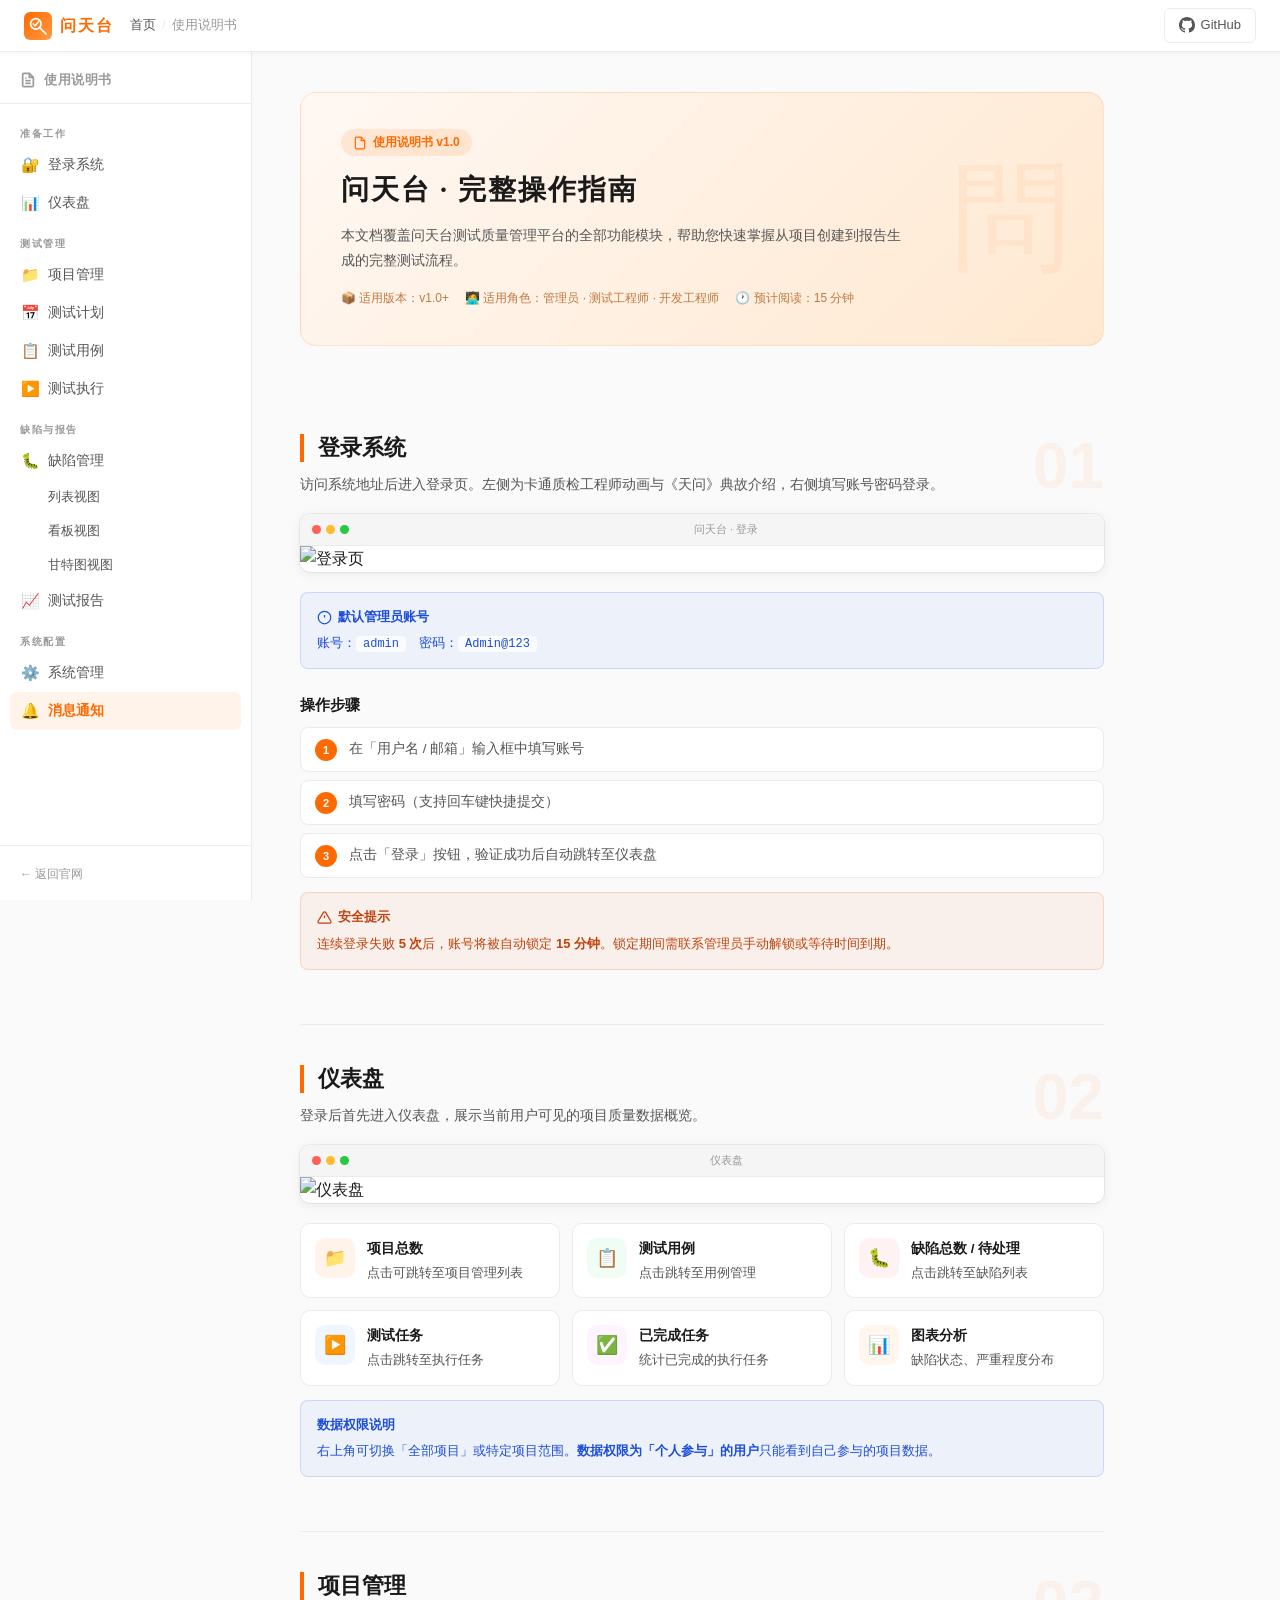
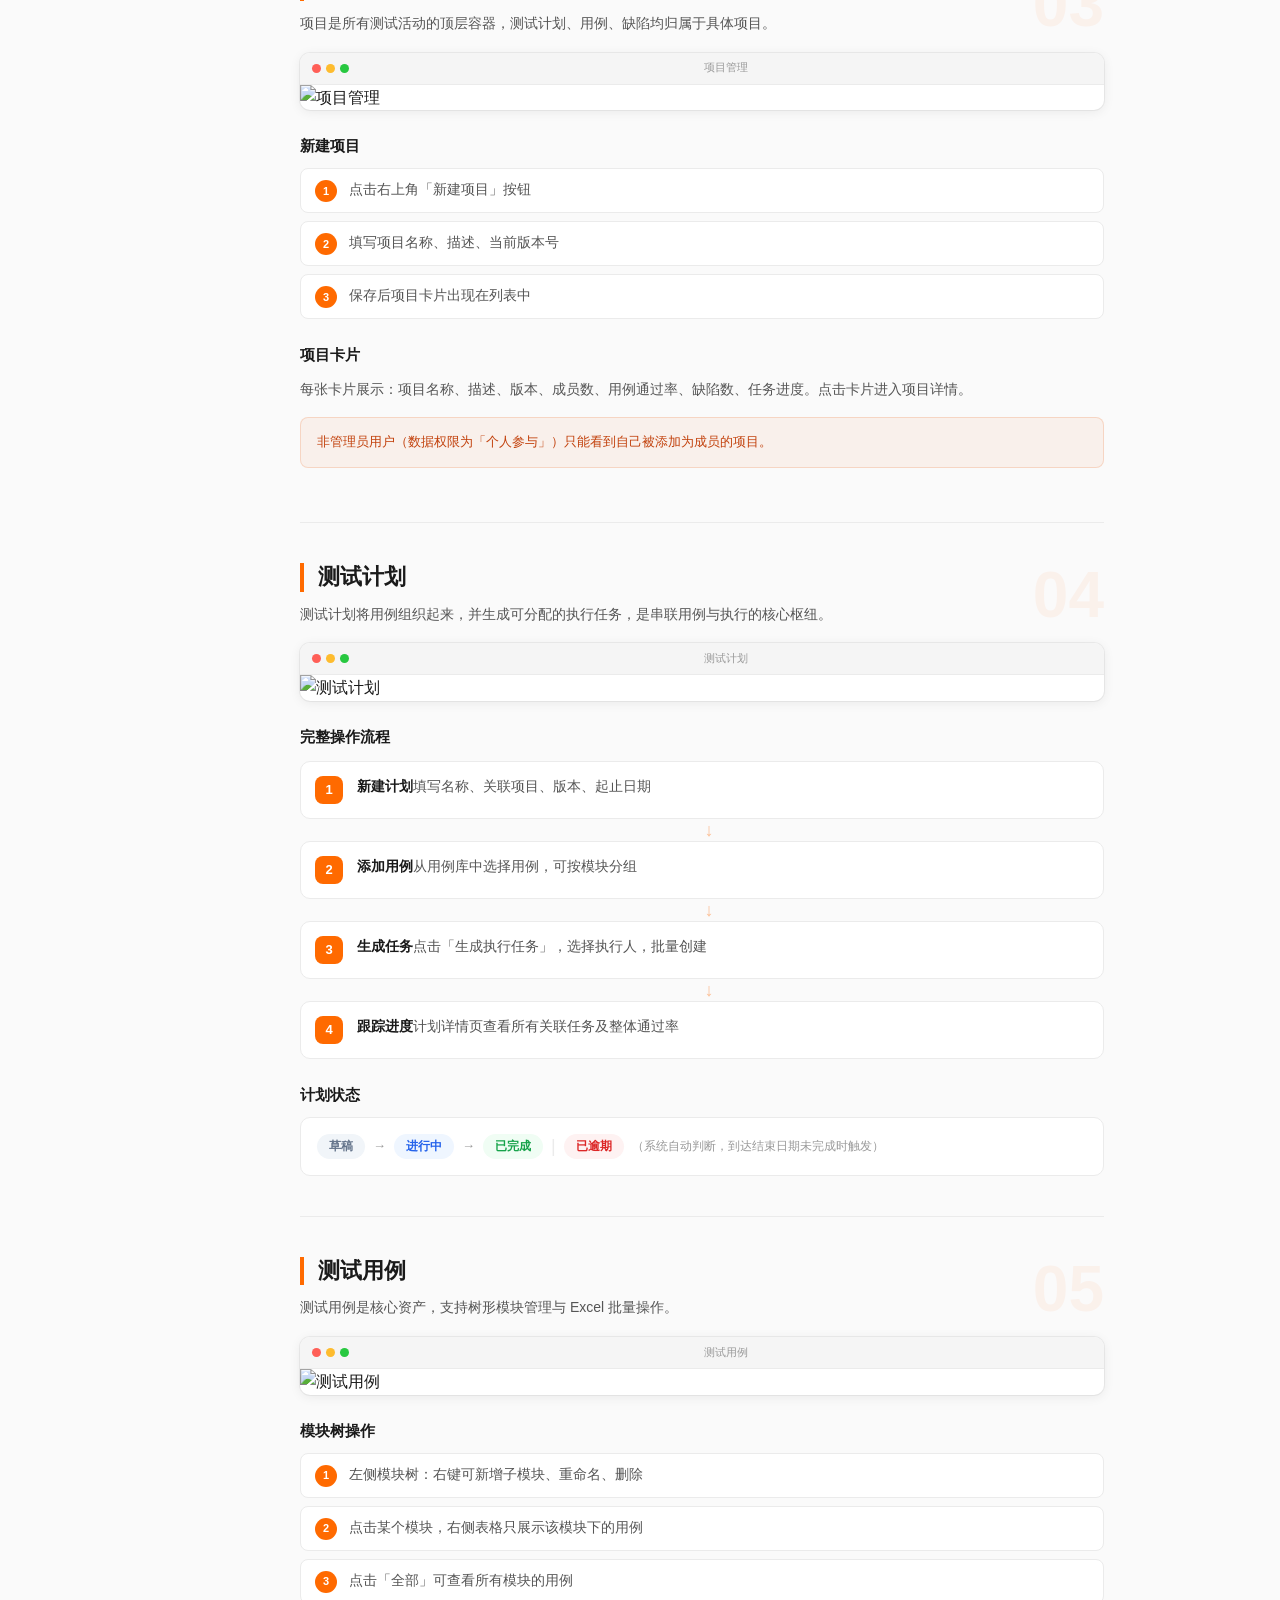
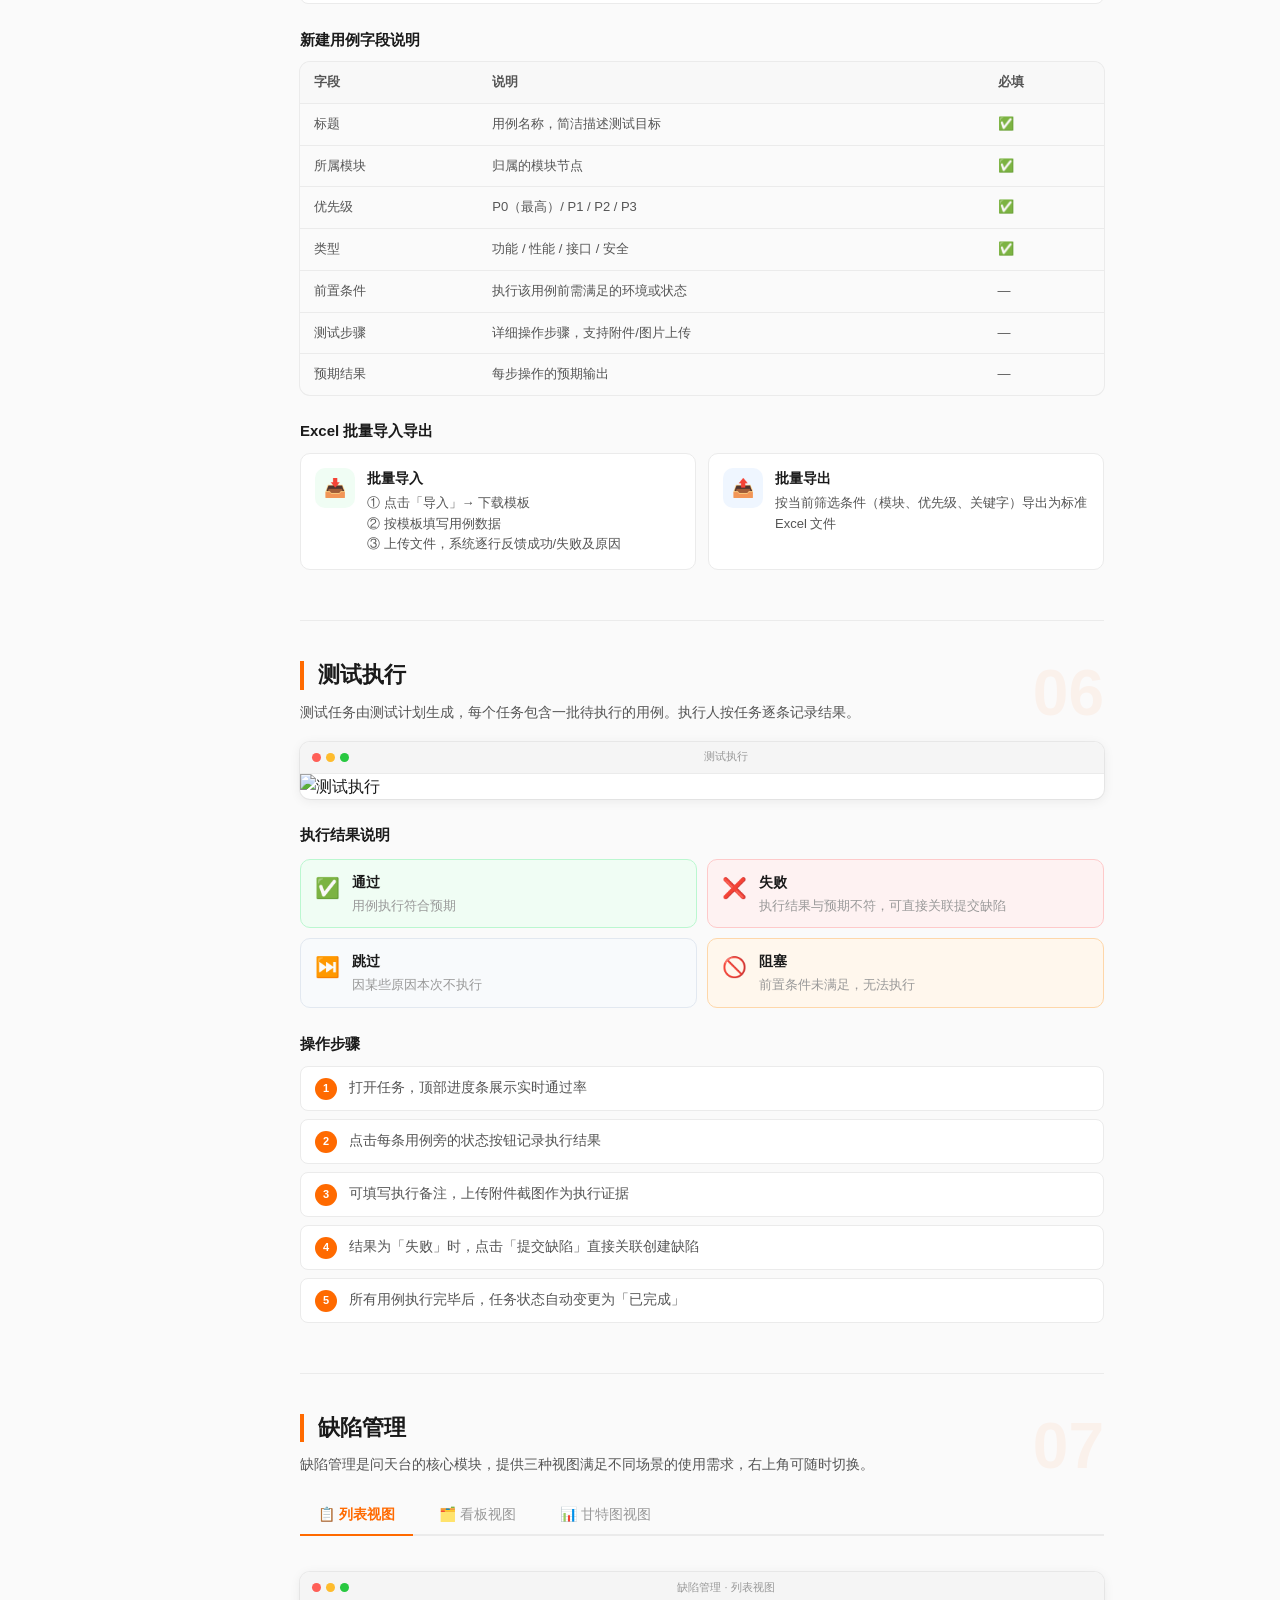
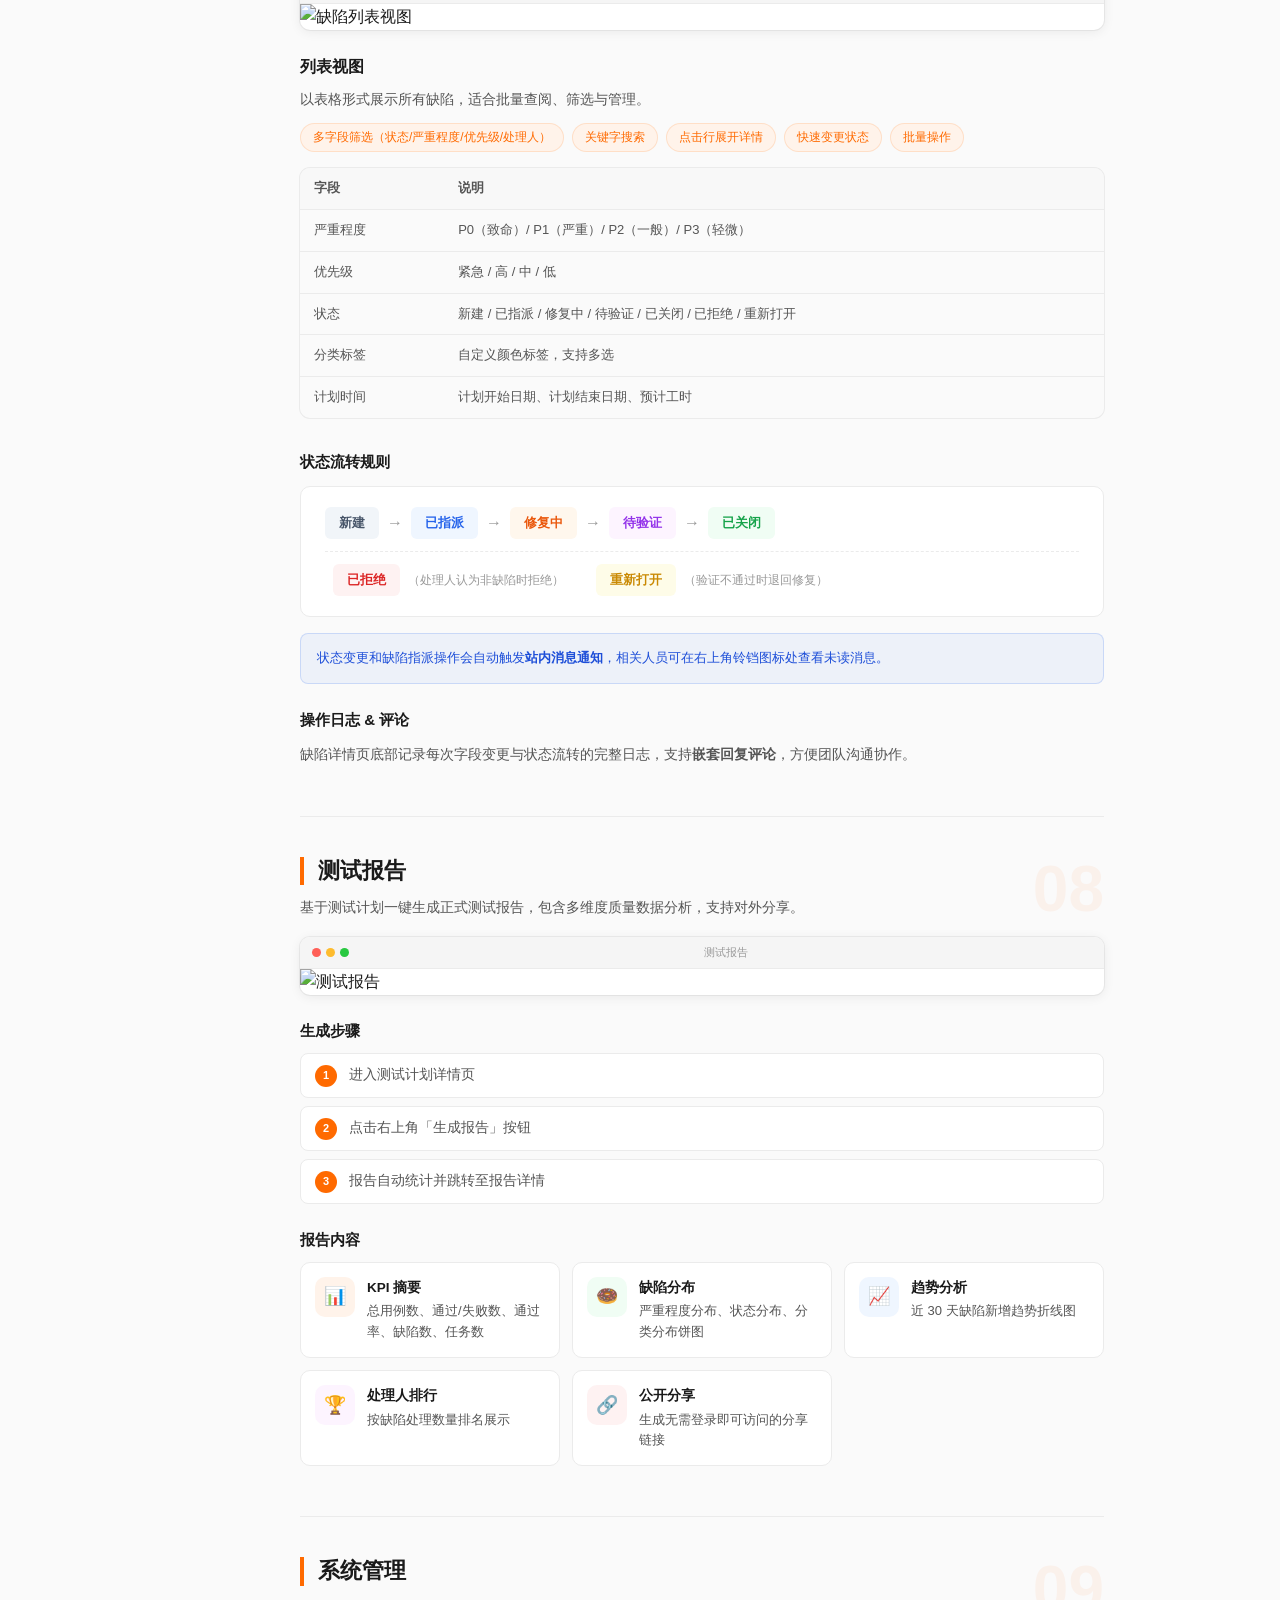
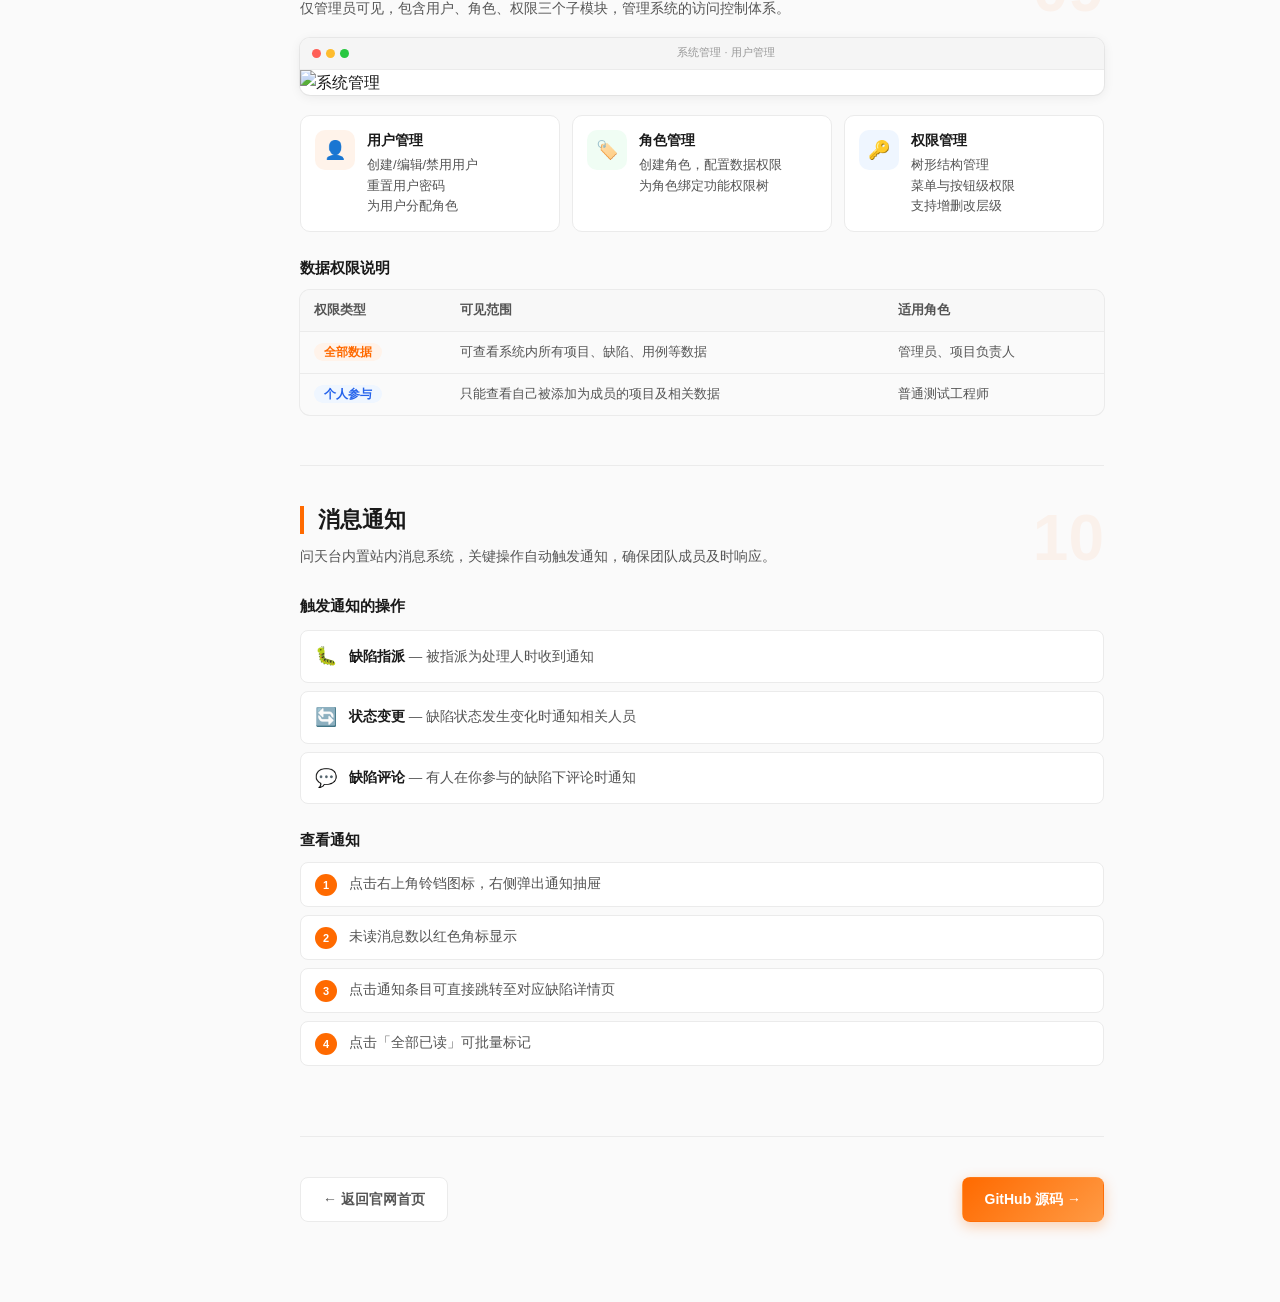
==== manual.html @ a426a049 "feat: 使用说明书独立为 manual.html，官网入口卡片化 - 新增 manual.html：完整的使用说明书页面，含固定侧边导航、10 个功能模块章节、缺陷管理三视图（列表/看板/甘特）T" ====
<!DOCTYPE html>
<html lang="zh-CN">
<head>
  <meta charset="UTF-8" />
  <meta name="viewport" content="width=device-width, initial-scale=1.0" />
  <title>使用说明书 · 问天台</title>
  <meta name="description" content="问天台测试质量管理平台完整使用说明书" />
  <link rel="icon" type="image/svg+xml" href="images/favicon.svg" />
  <link rel="stylesheet" href="css/manual.css" />
</head>
<body>

<!-- ══ 顶部导航 ══════════════════════════════════════════ -->
<header class="top-bar">
  <div class="top-inner">
    <a href="index.html" class="top-logo">
      <img src="images/logo.svg" width="28" height="28" alt="问天台" />
      <span>问天台</span>
    </a>
    <div class="top-breadcrumb">
      <a href="index.html">首页</a>
      <span class="sep">/</span>
      <span>使用说明书</span>
    </div>
    <a href="https://github.com/lihuacheng/tqms" target="_blank" class="top-gh">
      <svg width="16" height="16" viewBox="0 0 24 24" fill="currentColor"><path d="M12 0C5.37 0 0 5.37 0 12c0 5.31 3.435 9.795 8.205 11.385.6.105.825-.255.825-.57 0-.285-.015-1.23-.015-2.235-3.015.555-3.795-.735-4.035-1.41-.135-.345-.72-1.41-1.23-1.695-.42-.225-1.02-.78-.015-.795.945-.015 1.62.87 1.845 1.23 1.08 1.815 2.805 1.305 3.495.99.105-.78.42-1.305.765-1.605-2.67-.3-5.46-1.335-5.46-5.925 0-1.305.465-2.385 1.23-3.225-.12-.3-.54-1.53.12-3.18 0 0 1.005-.315 3.3 1.23.96-.27 1.98-.405 3-.405s2.04.135 3 .405c2.295-1.56 3.3-1.23 3.3-1.23.66 1.65.24 2.88.12 3.18.765.84 1.23 1.905 1.23 3.225 0 4.605-2.805 5.625-5.475 5.925.435.375.81 1.095.81 2.22 0 1.605-.015 2.895-.015 3.3 0 .315.225.69.825.57A12.02 12.02 0 0 0 24 12c0-6.63-5.37-12-12-12z"/></svg>
      GitHub
    </a>
  </div>
</header>

<!-- ══ 主体布局 ══════════════════════════════════════════ -->
<div class="page-layout">

  <!-- 左侧固定导航 -->
  <nav class="sidebar" id="sidebar">
    <div class="sidebar-head">
      <svg width="16" height="16" viewBox="0 0 24 24" fill="none" stroke="currentColor" stroke-width="2.5"><path d="M14 2H6a2 2 0 0 0-2 2v16a2 2 0 0 0 2 2h12a2 2 0 0 0 2-2V8z"/><polyline points="14,2 14,8 20,8"/><line x1="16" y1="13" x2="8" y2="13"/><line x1="16" y1="17" x2="8" y2="17"/><polyline points="10,9 9,9 8,9"/></svg>
      使用说明书
    </div>
    <ul class="sidebar-nav">
      <li class="nav-group-title">准备工作</li>
      <li><a href="#s-login" class="nav-link">
        <span class="nav-icon">🔐</span>登录系统
      </a></li>
      <li><a href="#s-dashboard" class="nav-link">
        <span class="nav-icon">📊</span>仪表盘
      </a></li>
      <li class="nav-group-title">测试管理</li>
      <li><a href="#s-project" class="nav-link">
        <span class="nav-icon">📁</span>项目管理
      </a></li>
      <li><a href="#s-plan" class="nav-link">
        <span class="nav-icon">📅</span>测试计划
      </a></li>
      <li><a href="#s-case" class="nav-link">
        <span class="nav-icon">📋</span>测试用例
      </a></li>
      <li><a href="#s-task" class="nav-link">
        <span class="nav-icon">▶️</span>测试执行
      </a></li>
      <li class="nav-group-title">缺陷与报告</li>
      <li><a href="#s-defect" class="nav-link">
        <span class="nav-icon">🐛</span>缺陷管理
      </a></li>
      <li><a href="#s-defect-list" class="nav-link nav-sub">
        列表视图
      </a></li>
      <li><a href="#s-defect-kanban" class="nav-link nav-sub">
        看板视图
      </a></li>
      <li><a href="#s-defect-gantt" class="nav-link nav-sub">
        甘特图视图
      </a></li>
      <li><a href="#s-report" class="nav-link">
        <span class="nav-icon">📈</span>测试报告
      </a></li>
      <li class="nav-group-title">系统配置</li>
      <li><a href="#s-system" class="nav-link">
        <span class="nav-icon">⚙️</span>系统管理
      </a></li>
      <li><a href="#s-notify" class="nav-link">
        <span class="nav-icon">🔔</span>消息通知
      </a></li>
    </ul>
    <div class="sidebar-footer">
      <a href="index.html" class="back-link">← 返回官网</a>
    </div>
  </nav>

  <!-- 右侧内容 -->
  <main class="doc-main">

    <!-- 文档头部 -->
    <div class="doc-hero">
      <div class="doc-hero-tag">
        <svg width="14" height="14" viewBox="0 0 24 24" fill="none" stroke="currentColor" stroke-width="2"><path d="M14 2H6a2 2 0 0 0-2 2v16a2 2 0 0 0 2 2h12a2 2 0 0 0 2-2V8z"/><polyline points="14,2 14,8 20,8"/></svg>
        使用说明书 v1.0
      </div>
      <h1 class="doc-hero-title">问天台 · 完整操作指南</h1>
      <p class="doc-hero-desc">本文档覆盖问天台测试质量管理平台的全部功能模块，帮助您快速掌握从项目创建到报告生成的完整测试流程。</p>
      <div class="doc-hero-meta">
        <span>📦 适用版本：v1.0+</span>
        <span>🧑‍💻 适用角色：管理员 · 测试工程师 · 开发工程师</span>
        <span>🕐 预计阅读：15 分钟</span>
      </div>
    </div>

    <!-- ── 1. 登录系统 ──────────────────────────────── -->
    <section class="doc-section" id="s-login">
      <div class="section-label">01</div>
      <h2>登录系统</h2>
      <p>访问系统地址后进入登录页。左侧为卡通质检工程师动画与《天问》典故介绍，右侧填写账号密码登录。</p>

      <div class="doc-screenshot">
        <div class="ss-bar"><span class="dot r"></span><span class="dot y"></span><span class="dot g"></span><span class="ss-url">问天台 · 登录</span></div>
        <img src="https://raw.githubusercontent.com/lihuacheng/tqms/main/docs/screenshots/01_login.png" alt="登录页" loading="lazy"/>
      </div>

      <div class="info-box box-blue">
        <div class="box-title">
          <svg width="15" height="15" viewBox="0 0 24 24" fill="none" stroke="currentColor" stroke-width="2"><circle cx="12" cy="12" r="10"/><line x1="12" y1="8" x2="12" y2="12"/><line x1="12" y1="16" x2="12.01" y2="16"/></svg>
          默认管理员账号
        </div>
        账号：<code>admin</code>&emsp;密码：<code>Admin@123</code>
      </div>

      <h3>操作步骤</h3>
      <ol class="step-list">
        <li>在「用户名 / 邮箱」输入框中填写账号</li>
        <li>填写密码（支持回车键快捷提交）</li>
        <li>点击「登录」按钮，验证成功后自动跳转至仪表盘</li>
      </ol>

      <div class="info-box box-warn">
        <div class="box-title">
          <svg width="15" height="15" viewBox="0 0 24 24" fill="none" stroke="currentColor" stroke-width="2"><path d="M10.29 3.86L1.82 18a2 2 0 0 0 1.71 3h16.94a2 2 0 0 0 1.71-3L13.71 3.86a2 2 0 0 0-3.42 0z"/><line x1="12" y1="9" x2="12" y2="13"/><line x1="12" y1="17" x2="12.01" y2="17"/></svg>
          安全提示
        </div>
        连续登录失败 <strong>5 次</strong>后，账号将被自动锁定 <strong>15 分钟</strong>。锁定期间需联系管理员手动解锁或等待时间到期。
      </div>
    </section>

    <!-- ── 2. 仪表盘 ──────────────────────────────── -->
    <section class="doc-section" id="s-dashboard">
      <div class="section-label">02</div>
      <h2>仪表盘</h2>
      <p>登录后首先进入仪表盘，展示当前用户可见的项目质量数据概览。</p>

      <div class="doc-screenshot">
        <div class="ss-bar"><span class="dot r"></span><span class="dot y"></span><span class="dot g"></span><span class="ss-url">仪表盘</span></div>
        <img src="https://raw.githubusercontent.com/lihuacheng/tqms/main/docs/screenshots/02_dashboard.png" alt="仪表盘" loading="lazy"/>
      </div>

      <div class="card-grid cols-3">
        <div class="info-card">
          <div class="ic-icon" style="background:#fff3ea;color:#ff6a00">📁</div>
          <div class="ic-body"><strong>项目总数</strong><p>点击可跳转至项目管理列表</p></div>
        </div>
        <div class="info-card">
          <div class="ic-icon" style="background:#f0fdf4;color:#16a34a">📋</div>
          <div class="ic-body"><strong>测试用例</strong><p>点击跳转至用例管理</p></div>
        </div>
        <div class="info-card">
          <div class="ic-icon" style="background:#fef2f2;color:#dc2626">🐛</div>
          <div class="ic-body"><strong>缺陷总数 / 待处理</strong><p>点击跳转至缺陷列表</p></div>
        </div>
        <div class="info-card">
          <div class="ic-icon" style="background:#eff6ff;color:#2563eb">▶️</div>
          <div class="ic-body"><strong>测试任务</strong><p>点击跳转至执行任务</p></div>
        </div>
        <div class="info-card">
          <div class="ic-icon" style="background:#fdf4ff;color:#9333ea">✅</div>
          <div class="ic-body"><strong>已完成任务</strong><p>统计已完成的执行任务</p></div>
        </div>
        <div class="info-card">
          <div class="ic-icon" style="background:#fff7ed;color:#ea580c">📊</div>
          <div class="ic-body"><strong>图表分析</strong><p>缺陷状态、严重程度分布</p></div>
        </div>
      </div>

      <div class="info-box box-blue">
        <div class="box-title">数据权限说明</div>
        右上角可切换「全部项目」或特定项目范围。<strong>数据权限为「个人参与」的用户</strong>只能看到自己参与的项目数据。
      </div>
    </section>

    <!-- ── 3. 项目管理 ──────────────────────────────── -->
    <section class="doc-section" id="s-project">
      <div class="section-label">03</div>
      <h2>项目管理</h2>
      <p>项目是所有测试活动的顶层容器，测试计划、用例、缺陷均归属于具体项目。</p>

      <div class="doc-screenshot">
        <div class="ss-bar"><span class="dot r"></span><span class="dot y"></span><span class="dot g"></span><span class="ss-url">项目管理</span></div>
        <img src="https://raw.githubusercontent.com/lihuacheng/tqms/main/docs/screenshots/03_projects.png" alt="项目管理" loading="lazy"/>
      </div>

      <h3>新建项目</h3>
      <ol class="step-list">
        <li>点击右上角「新建项目」按钮</li>
        <li>填写项目名称、描述、当前版本号</li>
        <li>保存后项目卡片出现在列表中</li>
      </ol>

      <h3>项目卡片</h3>
      <p>每张卡片展示：项目名称、描述、版本、成员数、用例通过率、缺陷数、任务进度。点击卡片进入项目详情。</p>

      <div class="info-box box-warn">
        非管理员用户（数据权限为「个人参与」）只能看到自己被添加为成员的项目。
      </div>
    </section>

    <!-- ── 4. 测试计划 ──────────────────────────────── -->
    <section class="doc-section" id="s-plan">
      <div class="section-label">04</div>
      <h2>测试计划</h2>
      <p>测试计划将用例组织起来，并生成可分配的执行任务，是串联用例与执行的核心枢纽。</p>

      <div class="doc-screenshot">
        <div class="ss-bar"><span class="dot r"></span><span class="dot y"></span><span class="dot g"></span><span class="ss-url">测试计划</span></div>
        <img src="https://raw.githubusercontent.com/lihuacheng/tqms/main/docs/screenshots/04_test_plans.png" alt="测试计划" loading="lazy"/>
      </div>

      <h3>完整操作流程</h3>
      <div class="flow-steps">
        <div class="flow-step">
          <div class="fs-num">1</div>
          <div class="fs-body"><strong>新建计划</strong>填写名称、关联项目、版本、起止日期</div>
        </div>
        <div class="flow-arrow-v">↓</div>
        <div class="flow-step">
          <div class="fs-num">2</div>
          <div class="fs-body"><strong>添加用例</strong>从用例库中选择用例，可按模块分组</div>
        </div>
        <div class="flow-arrow-v">↓</div>
        <div class="flow-step">
          <div class="fs-num">3</div>
          <div class="fs-body"><strong>生成任务</strong>点击「生成执行任务」，选择执行人，批量创建</div>
        </div>
        <div class="flow-arrow-v">↓</div>
        <div class="flow-step">
          <div class="fs-num">4</div>
          <div class="fs-body"><strong>跟踪进度</strong>计划详情页查看所有关联任务及整体通过率</div>
        </div>
      </div>

      <h3>计划状态</h3>
      <div class="status-row">
        <span class="status-badge gray">草稿</span>
        <span class="arrow">→</span>
        <span class="status-badge blue">进行中</span>
        <span class="arrow">→</span>
        <span class="status-badge green">已完成</span>
        <span class="divider">|</span>
        <span class="status-badge red">已逾期</span>
        <span class="status-note">（系统自动判断，到达结束日期未完成时触发）</span>
      </div>
    </section>

    <!-- ── 5. 测试用例 ──────────────────────────────── -->
    <section class="doc-section" id="s-case">
      <div class="section-label">05</div>
      <h2>测试用例</h2>
      <p>测试用例是核心资产，支持树形模块管理与 Excel 批量操作。</p>

      <div class="doc-screenshot">
        <div class="ss-bar"><span class="dot r"></span><span class="dot y"></span><span class="dot g"></span><span class="ss-url">测试用例</span></div>
        <img src="https://raw.githubusercontent.com/lihuacheng/tqms/main/docs/screenshots/05_test_cases.png" alt="测试用例" loading="lazy"/>
      </div>

      <h3>模块树操作</h3>
      <ol class="step-list">
        <li>左侧模块树：右键可新增子模块、重命名、删除</li>
        <li>点击某个模块，右侧表格只展示该模块下的用例</li>
        <li>点击「全部」可查看所有模块的用例</li>
      </ol>

      <h3>新建用例字段说明</h3>
      <table class="doc-table">
        <thead><tr><th>字段</th><th>说明</th><th>必填</th></tr></thead>
        <tbody>
          <tr><td>标题</td><td>用例名称，简洁描述测试目标</td><td>✅</td></tr>
          <tr><td>所属模块</td><td>归属的模块节点</td><td>✅</td></tr>
          <tr><td>优先级</td><td>P0（最高）/ P1 / P2 / P3</td><td>✅</td></tr>
          <tr><td>类型</td><td>功能 / 性能 / 接口 / 安全</td><td>✅</td></tr>
          <tr><td>前置条件</td><td>执行该用例前需满足的环境或状态</td><td>—</td></tr>
          <tr><td>测试步骤</td><td>详细操作步骤，支持附件/图片上传</td><td>—</td></tr>
          <tr><td>预期结果</td><td>每步操作的预期输出</td><td>—</td></tr>
        </tbody>
      </table>

      <h3>Excel 批量导入导出</h3>
      <div class="card-grid cols-2">
        <div class="info-card">
          <div class="ic-icon" style="background:#f0fdf4;color:#16a34a">📥</div>
          <div class="ic-body">
            <strong>批量导入</strong>
            <p>① 点击「导入」→ 下载模板<br/>② 按模板填写用例数据<br/>③ 上传文件，系统逐行反馈成功/失败及原因</p>
          </div>
        </div>
        <div class="info-card">
          <div class="ic-icon" style="background:#eff6ff;color:#2563eb">📤</div>
          <div class="ic-body">
            <strong>批量导出</strong>
            <p>按当前筛选条件（模块、优先级、关键字）导出为标准 Excel 文件</p>
          </div>
        </div>
      </div>
    </section>

    <!-- ── 6. 测试执行 ──────────────────────────────── -->
    <section class="doc-section" id="s-task">
      <div class="section-label">06</div>
      <h2>测试执行</h2>
      <p>测试任务由测试计划生成，每个任务包含一批待执行的用例。执行人按任务逐条记录结果。</p>

      <div class="doc-screenshot">
        <div class="ss-bar"><span class="dot r"></span><span class="dot y"></span><span class="dot g"></span><span class="ss-url">测试执行</span></div>
        <img src="https://raw.githubusercontent.com/lihuacheng/tqms/main/docs/screenshots/06_test_tasks.png" alt="测试执行" loading="lazy"/>
      </div>

      <h3>执行结果说明</h3>
      <div class="result-grid">
        <div class="result-item green"><span>✅</span><div><strong>通过</strong><p>用例执行符合预期</p></div></div>
        <div class="result-item red"><span>❌</span><div><strong>失败</strong><p>执行结果与预期不符，可直接关联提交缺陷</p></div></div>
        <div class="result-item gray"><span>⏭️</span><div><strong>跳过</strong><p>因某些原因本次不执行</p></div></div>
        <div class="result-item orange"><span>🚫</span><div><strong>阻塞</strong><p>前置条件未满足，无法执行</p></div></div>
      </div>

      <h3>操作步骤</h3>
      <ol class="step-list">
        <li>打开任务，顶部进度条展示实时通过率</li>
        <li>点击每条用例旁的状态按钮记录执行结果</li>
        <li>可填写执行备注，上传附件截图作为执行证据</li>
        <li>结果为「失败」时，点击「提交缺陷」直接关联创建缺陷</li>
        <li>所有用例执行完毕后，任务状态自动变更为「已完成」</li>
      </ol>
    </section>

    <!-- ── 7. 缺陷管理 ──────────────────────────────── -->
    <section class="doc-section" id="s-defect">
      <div class="section-label">07</div>
      <h2>缺陷管理</h2>
      <p>缺陷管理是问天台的核心模块，提供三种视图满足不同场景的使用需求，右上角可随时切换。</p>

      <!-- 三视图 Tab -->
      <div class="view-tabs">
        <button class="vtab active" data-view="list">📋 列表视图</button>
        <button class="vtab" data-view="kanban">🗂️ 看板视图</button>
        <button class="vtab" data-view="gantt">📊 甘特图视图</button>
      </div>

      <!-- 列表视图 -->
      <div class="view-panel active" id="view-list">
        <div class="doc-screenshot">
          <div class="ss-bar"><span class="dot r"></span><span class="dot y"></span><span class="dot g"></span><span class="ss-url">缺陷管理 · 列表视图</span></div>
          <img src="https://raw.githubusercontent.com/lihuacheng/tqms/main/docs/screenshots/07_defects_list.png" alt="缺陷列表视图" loading="lazy"/>
        </div>
        <div class="view-desc" id="s-defect-list">
          <h3>列表视图</h3>
          <p>以表格形式展示所有缺陷，适合批量查阅、筛选与管理。</p>
          <div class="feature-tags">
            <span class="ftag">多字段筛选（状态/严重程度/优先级/处理人）</span>
            <span class="ftag">关键字搜索</span>
            <span class="ftag">点击行展开详情</span>
            <span class="ftag">快速变更状态</span>
            <span class="ftag">批量操作</span>
          </div>
          <table class="doc-table" style="margin-top:16px">
            <thead><tr><th>字段</th><th>说明</th></tr></thead>
            <tbody>
              <tr><td>严重程度</td><td>P0（致命）/ P1（严重）/ P2（一般）/ P3（轻微）</td></tr>
              <tr><td>优先级</td><td>紧急 / 高 / 中 / 低</td></tr>
              <tr><td>状态</td><td>新建 / 已指派 / 修复中 / 待验证 / 已关闭 / 已拒绝 / 重新打开</td></tr>
              <tr><td>分类标签</td><td>自定义颜色标签，支持多选</td></tr>
              <tr><td>计划时间</td><td>计划开始日期、计划结束日期、预计工时</td></tr>
            </tbody>
          </table>
        </div>
      </div>

      <!-- 看板视图 -->
      <div class="view-panel" id="view-kanban">
        <div class="doc-screenshot">
          <div class="ss-bar"><span class="dot r"></span><span class="dot y"></span><span class="dot g"></span><span class="ss-url">缺陷管理 · 看板视图</span></div>
          <img src="https://raw.githubusercontent.com/lihuacheng/tqms/main/docs/screenshots/08_defects_kanban.png" alt="缺陷看板视图" loading="lazy"/>
        </div>
        <div class="view-desc" id="s-defect-kanban">
          <h3>看板视图</h3>
          <p>以泳道卡片形式展示缺陷，按状态分为 7 列，直观反映各阶段缺陷分布。</p>
          <div class="kanban-cols">
            <div class="kc-item" style="border-color:#94a3b8"><span style="color:#64748b">新建</span></div>
            <div class="kc-item" style="border-color:#60a5fa"><span style="color:#2563eb">已指派</span></div>
            <div class="kc-item" style="border-color:#f97316"><span style="color:#ea580c">修复中</span></div>
            <div class="kc-item" style="border-color:#a78bfa"><span style="color:#7c3aed">待验证</span></div>
            <div class="kc-item" style="border-color:#34d399"><span style="color:#059669">已关闭</span></div>
            <div class="kc-item" style="border-color:#f87171"><span style="color:#dc2626">已拒绝</span></div>
            <div class="kc-item" style="border-color:#fbbf24"><span style="color:#d97706">重新打开</span></div>
          </div>
          <div class="feature-tags" style="margin-top:14px">
            <span class="ftag">卡片展示严重程度、优先级、分类标签</span>
            <span class="ftag">卡片展示计划时间</span>
            <span class="ftag">点击卡片查看完整详情</span>
          </div>
          <div class="info-box box-blue" style="margin-top:14px">
            每列标题旁显示该状态下的缺陷数量，便于快速了解各阶段积压情况。
          </div>
        </div>
      </div>

      <!-- 甘特图视图 -->
      <div class="view-panel" id="view-gantt">
        <div class="doc-screenshot">
          <div class="ss-bar"><span class="dot r"></span><span class="dot y"></span><span class="dot g"></span><span class="ss-url">缺陷管理 · 甘特图视图</span></div>
          <img src="https://raw.githubusercontent.com/lihuacheng/tqms/main/docs/screenshots/09_defects_gantt.png" alt="缺陷甘特图视图" loading="lazy"/>
        </div>
        <div class="view-desc" id="s-defect-gantt">
          <h3>甘特图视图</h3>
          <p>以处理人为泳道，按时间轴展示缺陷的计划修复区间，适合排期规划与工期评估。</p>
          <div class="card-grid cols-2" style="margin-top:14px">
            <div class="info-card">
              <div class="ic-icon" style="background:#fef2f2;color:#dc2626">🎨</div>
              <div class="ic-body">
                <strong>颜色编码</strong>
                <p>条形颜色对应缺陷严重程度：红色（P0）→ 橙色（P1）→ 黄色（P2）→ 绿色（P3）</p>
              </div>
            </div>
            <div class="info-card">
              <div class="ic-icon" style="background:#eff6ff;color:#2563eb">📐</div>
              <div class="ic-body">
                <strong>特殊标记</strong>
                <p>今日竖线标记当前日期，灰色背景标记周末，便于排期参考</p>
              </div>
            </div>
          </div>
          <div class="info-box box-warn" style="margin-top:14px">
            <strong>前提：</strong>甘特图只展示填写了「计划开始日期」或「计划结束日期」的缺陷条目。未填写时间的缺陷不会出现在此视图。
          </div>
        </div>
      </div>

      <!-- 缺陷状态流转 -->
      <h3 style="margin-top:32px">状态流转规则</h3>
      <div class="state-machine">
        <div class="sm-row">
          <div class="sm-node new">新建</div>
          <div class="sm-arrow">→</div>
          <div class="sm-node assigned">已指派</div>
          <div class="sm-arrow">→</div>
          <div class="sm-node fixing">修复中</div>
          <div class="sm-arrow">→</div>
          <div class="sm-node pending">待验证</div>
          <div class="sm-arrow">→</div>
          <div class="sm-node closed">已关闭</div>
        </div>
        <div class="sm-branches">
          <div class="sm-branch">
            <div class="sm-branch-line"></div>
            <div class="sm-branch-nodes">
              <div class="sm-node rejected">已拒绝</div>
              <span class="sm-branch-note">（处理人认为非缺陷时拒绝）</span>
            </div>
          </div>
          <div class="sm-branch">
            <div class="sm-branch-line"></div>
            <div class="sm-branch-nodes">
              <div class="sm-node reopened">重新打开</div>
              <span class="sm-branch-note">（验证不通过时退回修复）</span>
            </div>
          </div>
        </div>
      </div>

      <div class="info-box box-blue" style="margin-top:16px">
        状态变更和缺陷指派操作会自动触发<strong>站内消息通知</strong>，相关人员可在右上角铃铛图标处查看未读消息。
      </div>

      <h3>操作日志 & 评论</h3>
      <p>缺陷详情页底部记录每次字段变更与状态流转的完整日志，支持<strong>嵌套回复评论</strong>，方便团队沟通协作。</p>
    </section>

    <!-- ── 8. 测试报告 ──────────────────────────────── -->
    <section class="doc-section" id="s-report">
      <div class="section-label">08</div>
      <h2>测试报告</h2>
      <p>基于测试计划一键生成正式测试报告，包含多维度质量数据分析，支持对外分享。</p>

      <div class="doc-screenshot">
        <div class="ss-bar"><span class="dot r"></span><span class="dot y"></span><span class="dot g"></span><span class="ss-url">测试报告</span></div>
        <img src="https://raw.githubusercontent.com/lihuacheng/tqms/main/docs/screenshots/10_reports.png" alt="测试报告" loading="lazy"/>
      </div>

      <h3>生成步骤</h3>
      <ol class="step-list">
        <li>进入测试计划详情页</li>
        <li>点击右上角「生成报告」按钮</li>
        <li>报告自动统计并跳转至报告详情</li>
      </ol>

      <h3>报告内容</h3>
      <div class="card-grid cols-3">
        <div class="info-card">
          <div class="ic-icon" style="background:#fff3ea;color:#ff6a00">📊</div>
          <div class="ic-body"><strong>KPI 摘要</strong><p>总用例数、通过/失败数、通过率、缺陷数、任务数</p></div>
        </div>
        <div class="info-card">
          <div class="ic-icon" style="background:#f0fdf4;color:#16a34a">🍩</div>
          <div class="ic-body"><strong>缺陷分布</strong><p>严重程度分布、状态分布、分类分布饼图</p></div>
        </div>
        <div class="info-card">
          <div class="ic-icon" style="background:#eff6ff;color:#2563eb">📈</div>
          <div class="ic-body"><strong>趋势分析</strong><p>近 30 天缺陷新增趋势折线图</p></div>
        </div>
        <div class="info-card">
          <div class="ic-icon" style="background:#fdf4ff;color:#9333ea">🏆</div>
          <div class="ic-body"><strong>处理人排行</strong><p>按缺陷处理数量排名展示</p></div>
        </div>
        <div class="info-card">
          <div class="ic-icon" style="background:#fef2f2;color:#dc2626">🔗</div>
          <div class="ic-body"><strong>公开分享</strong><p>生成无需登录即可访问的分享链接</p></div>
        </div>
      </div>
    </section>

    <!-- ── 9. 系统管理 ──────────────────────────────── -->
    <section class="doc-section" id="s-system">
      <div class="section-label">09</div>
      <h2>系统管理</h2>
      <p>仅管理员可见，包含用户、角色、权限三个子模块，管理系统的访问控制体系。</p>

      <div class="doc-screenshot">
        <div class="ss-bar"><span class="dot r"></span><span class="dot y"></span><span class="dot g"></span><span class="ss-url">系统管理 · 用户管理</span></div>
        <img src="https://raw.githubusercontent.com/lihuacheng/tqms/main/docs/screenshots/11_system_users.png" alt="系统管理" loading="lazy"/>
      </div>

      <div class="card-grid cols-3" style="margin-top:20px">
        <div class="info-card">
          <div class="ic-icon" style="background:#fff3ea;color:#ff6a00">👤</div>
          <div class="ic-body">
            <strong>用户管理</strong>
            <p>创建/编辑/禁用用户<br/>重置用户密码<br/>为用户分配角色</p>
          </div>
        </div>
        <div class="info-card">
          <div class="ic-icon" style="background:#f0fdf4;color:#16a34a">🏷️</div>
          <div class="ic-body">
            <strong>角色管理</strong>
            <p>创建角色，配置数据权限<br/>为角色绑定功能权限树</p>
          </div>
        </div>
        <div class="info-card">
          <div class="ic-icon" style="background:#eff6ff;color:#2563eb">🔑</div>
          <div class="ic-body">
            <strong>权限管理</strong>
            <p>树形结构管理<br/>菜单与按钮级权限<br/>支持增删改层级</p>
          </div>
        </div>
      </div>

      <h3>数据权限说明</h3>
      <table class="doc-table">
        <thead><tr><th>权限类型</th><th>可见范围</th><th>适用角色</th></tr></thead>
        <tbody>
          <tr><td><span class="badge-orange">全部数据</span></td><td>可查看系统内所有项目、缺陷、用例等数据</td><td>管理员、项目负责人</td></tr>
          <tr><td><span class="badge-blue">个人参与</span></td><td>只能查看自己被添加为成员的项目及相关数据</td><td>普通测试工程师</td></tr>
        </tbody>
      </table>
    </section>

    <!-- ── 10. 消息通知 ──────────────────────────────── -->
    <section class="doc-section" id="s-notify">
      <div class="section-label">10</div>
      <h2>消息通知</h2>
      <p>问天台内置站内消息系统，关键操作自动触发通知，确保团队成员及时响应。</p>

      <h3>触发通知的操作</h3>
      <div class="notify-list">
        <div class="notify-item"><span class="n-icon">🐛</span><div><strong>缺陷指派</strong> — 被指派为处理人时收到通知</div></div>
        <div class="notify-item"><span class="n-icon">🔄</span><div><strong>状态变更</strong> — 缺陷状态发生变化时通知相关人员</div></div>
        <div class="notify-item"><span class="n-icon">💬</span><div><strong>缺陷评论</strong> — 有人在你参与的缺陷下评论时通知</div></div>
      </div>

      <h3>查看通知</h3>
      <ol class="step-list">
        <li>点击右上角铃铛图标，右侧弹出通知抽屉</li>
        <li>未读消息数以红色角标显示</li>
        <li>点击通知条目可直接跳转至对应缺陷详情页</li>
        <li>点击「全部已读」可批量标记</li>
      </ol>
    </section>

    <!-- 文档底部导航 -->
    <div class="doc-footer-nav">
      <a href="index.html" class="dfn-btn">← 返回官网首页</a>
      <a href="https://github.com/lihuacheng/tqms" target="_blank" class="dfn-btn primary">GitHub 源码 →</a>
    </div>

  </main>
</div>

<script src="js/manual.js"></script>
</body>
</html>
---- css/manual.css ----
/* ══ Reset & Base ══════════════════════════════════════ */
*, *::before, *::after { box-sizing: border-box; margin: 0; padding: 0; }

:root {
  --accent:       #ff6a00;
  --accent-light: #ff9a44;
  --accent-bg:    #fff3ea;
  --text:         #1a1a1a;
  --text-sub:     #555;
  --text-muted:   #999;
  --bg:           #ffffff;
  --bg-soft:      #fafafa;
  --border:       #ebebeb;
  --sidebar-w:    252px;
  --top-h:        52px;
  --radius:       10px;
  --shadow:       0 2px 12px rgba(0,0,0,.07);
}

html { scroll-behavior: smooth; }
body {
  font-family: 'PingFang SC','Microsoft YaHei',-apple-system,BlinkMacSystemFont,sans-serif;
  color: var(--text);
  background: var(--bg-soft);
  line-height: 1.6;
}
a { text-decoration: none; color: inherit; }
img { max-width: 100%; display: block; }

/* ══ 顶部导航栏 ════════════════════════════════════════ */
.top-bar {
  position: fixed;
  top: 0; left: 0; right: 0;
  height: var(--top-h);
  z-index: 300;
  background: rgba(255,255,255,.95);
  backdrop-filter: blur(10px);
  border-bottom: 1px solid var(--border);
  box-shadow: 0 1px 4px rgba(0,0,0,.05);
}
.top-inner {
  max-width: 1400px;
  margin: 0 auto;
  padding: 0 24px;
  height: 100%;
  display: flex;
  align-items: center;
  gap: 16px;
}
.top-logo {
  display: flex;
  align-items: center;
  gap: 8px;
  font-size: 16px;
  font-weight: 800;
  color: var(--accent);
  font-family: 'STKaiti','KaiTi','楷体',serif;
  letter-spacing: 2px;
  flex-shrink: 0;
}
.top-breadcrumb {
  display: flex;
  align-items: center;
  gap: 6px;
  font-size: 13px;
  color: var(--text-muted);
  flex: 1;
}
.top-breadcrumb a { color: var(--text-sub); }
.top-breadcrumb a:hover { color: var(--accent); }
.sep { color: var(--border); }
.top-gh {
  display: flex;
  align-items: center;
  gap: 6px;
  padding: 6px 14px;
  border: 1px solid var(--border);
  border-radius: 6px;
  font-size: 13px;
  color: var(--text-sub);
  transition: all .15s;
  white-space: nowrap;
}
.top-gh:hover { color: var(--accent); border-color: var(--accent); background: var(--accent-bg); }

/* ══ 主体布局 ════════════════════════════════════════ */
.page-layout {
  display: flex;
  padding-top: var(--top-h);
  min-height: 100vh;
}

/* ══ 左侧导航 ════════════════════════════════════════ */
.sidebar {
  width: var(--sidebar-w);
  flex-shrink: 0;
  position: fixed;
  top: var(--top-h);
  bottom: 0;
  left: 0;
  background: var(--bg);
  border-right: 1px solid var(--border);
  display: flex;
  flex-direction: column;
  overflow: hidden;
}
.sidebar-head {
  display: flex;
  align-items: center;
  gap: 8px;
  padding: 18px 20px 12px;
  font-size: 13px;
  font-weight: 700;
  color: var(--text-muted);
  letter-spacing: .5px;
  border-bottom: 1px solid var(--border);
  flex-shrink: 0;
}
.sidebar-nav {
  list-style: none;
  flex: 1;
  overflow-y: auto;
  padding: 8px 10px;
}
.sidebar-nav::-webkit-scrollbar { width: 4px; }
.sidebar-nav::-webkit-scrollbar-thumb { background: var(--border); border-radius: 2px; }
.nav-group-title {
  font-size: 10px;
  font-weight: 700;
  color: var(--text-muted);
  letter-spacing: 1.5px;
  text-transform: uppercase;
  padding: 14px 10px 4px;
}
.nav-link {
  display: flex;
  align-items: center;
  gap: 8px;
  padding: 7px 10px;
  border-radius: 7px;
  font-size: 13.5px;
  color: var(--text-sub);
  transition: all .15s;
  cursor: pointer;
}
.nav-link:hover { color: var(--accent); background: var(--accent-bg); }
.nav-link.active { color: var(--accent); background: var(--accent-bg); font-weight: 600; }
.nav-icon { font-size: 15px; width: 20px; text-align: center; flex-shrink: 0; }
.nav-sub {
  padding-left: 38px;
  font-size: 12.5px;
}
.sidebar-footer {
  padding: 14px 20px;
  border-top: 1px solid var(--border);
  flex-shrink: 0;
}
.back-link {
  font-size: 12px;
  color: var(--text-muted);
  transition: color .15s;
}
.back-link:hover { color: var(--accent); }

/* ══ 文档内容 ════════════════════════════════════════ */
.doc-main {
  margin-left: var(--sidebar-w);
  flex: 1;
  max-width: 900px;
  padding: 40px 48px 80px;
}

/* ══ 文档头部 ════════════════════════════════════════ */
.doc-hero {
  margin-bottom: 48px;
  padding: 36px 40px;
  background: linear-gradient(135deg, #fff8f3 0%, #ffe8d0 100%);
  border-radius: 16px;
  border: 1px solid rgba(255,106,0,.15);
  position: relative;
  overflow: hidden;
}
.doc-hero::before {
  content: '問';
  position: absolute;
  right: 32px; top: 50%; transform: translateY(-50%);
  font-size: 120px;
  font-family: 'STKaiti','KaiTi','楷体',serif;
  color: rgba(255,106,0,.06);
  line-height: 1;
  pointer-events: none;
}
.doc-hero-tag {
  display: inline-flex;
  align-items: center;
  gap: 6px;
  padding: 4px 12px;
  background: rgba(255,106,0,.12);
  color: var(--accent);
  border-radius: 20px;
  font-size: 12px;
  font-weight: 700;
  margin-bottom: 12px;
}
.doc-hero-title {
  font-size: 28px;
  font-weight: 900;
  color: var(--text);
  margin-bottom: 10px;
  font-family: 'STKaiti','KaiTi','楷体',serif;
  letter-spacing: 2px;
}
.doc-hero-desc {
  font-size: 14px;
  color: var(--text-sub);
  line-height: 1.8;
  max-width: 560px;
  margin-bottom: 16px;
}
.doc-hero-meta {
  display: flex;
  flex-wrap: wrap;
  gap: 16px;
  font-size: 12px;
  color: #c07840;
}

/* ══ 章节 ════════════════════════════════════════════ */
.doc-section {
  padding: 40px 0;
  border-bottom: 1px solid var(--border);
  position: relative;
  scroll-margin-top: calc(var(--top-h) + 20px);
}
.doc-section:last-of-type { border-bottom: none; }

.section-label {
  position: absolute;
  top: 40px; right: 0;
  font-size: 64px;
  font-weight: 900;
  color: rgba(255,106,0,.06);
  line-height: 1;
  pointer-events: none;
  user-select: none;
}
.doc-section h2 {
  font-size: 22px;
  font-weight: 800;
  color: var(--text);
  margin-bottom: 10px;
  padding-left: 14px;
  border-left: 4px solid var(--accent);
  line-height: 1.3;
}
.doc-section h3 {
  font-size: 15px;
  font-weight: 700;
  color: var(--text);
  margin: 24px 0 10px;
}
.doc-section > p, .doc-section .view-desc p {
  font-size: 14px;
  color: var(--text-sub);
  line-height: 1.85;
  margin-bottom: 8px;
}

/* ══ 截图 ════════════════════════════════════════════ */
.doc-screenshot {
  border-radius: var(--radius);
  overflow: hidden;
  box-shadow: var(--shadow), 0 0 0 1px rgba(0,0,0,.05);
  background: #fff;
  margin: 16px 0 20px;
}
.ss-bar {
  height: 32px;
  background: #f5f5f5;
  display: flex;
  align-items: center;
  padding: 0 12px;
  gap: 5px;
  border-bottom: 1px solid var(--border);
}
.dot { width: 9px; height: 9px; border-radius: 50%; }
.dot.r { background: #ff5f57; }
.dot.y { background: #febc2e; }
.dot.g { background: #28c840; }
.ss-url {
  margin-left: 6px;
  font-size: 11px;
  color: var(--text-muted);
  flex: 1;
  text-align: center;
}
.doc-screenshot img { width: 100%; display: block; }

/* ══ 信息框 ══════════════════════════════════════════ */
.info-box {
  padding: 13px 16px;
  border-radius: 8px;
  font-size: 13px;
  line-height: 1.75;
  margin: 14px 0;
}
.box-title {
  display: flex;
  align-items: center;
  gap: 6px;
  font-weight: 700;
  margin-bottom: 4px;
}
.box-blue  { background: rgba(37,99,235,.06);  border: 1px solid rgba(37,99,235,.18); color: #1d4ed8; }
.box-warn  { background: rgba(234,88,12,.06);  border: 1px solid rgba(234,88,12,.18); color: #c2410c; }
.box-green { background: rgba(22,163,74,.06);  border: 1px solid rgba(22,163,74,.18); color: #166534; }
.info-box code {
  background: rgba(255,255,255,.7);
  padding: 1px 7px;
  border-radius: 4px;
  font-family: monospace;
  font-size: 12px;
}

/* ══ 步骤列表 ════════════════════════════════════════ */
.step-list {
  list-style: none;
  display: flex;
  flex-direction: column;
  gap: 8px;
  margin: 10px 0;
  counter-reset: step;
}
.step-list li {
  counter-increment: step;
  display: flex;
  gap: 12px;
  align-items: flex-start;
  padding: 10px 14px;
  background: var(--bg);
  border: 1px solid var(--border);
  border-radius: 8px;
  font-size: 13.5px;
  color: var(--text-sub);
  line-height: 1.6;
}
.step-list li::before {
  content: counter(step);
  min-width: 22px;
  height: 22px;
  border-radius: 50%;
  background: var(--accent);
  color: #fff;
  font-size: 11px;
  font-weight: 700;
  display: flex;
  align-items: center;
  justify-content: center;
  flex-shrink: 0;
  margin-top: 1px;
}

/* ══ 卡片网格 ════════════════════════════════════════ */
.card-grid {
  display: grid;
  gap: 12px;
  margin: 10px 0;
}
.cols-2 { grid-template-columns: repeat(2,1fr); }
.cols-3 { grid-template-columns: repeat(3,1fr); }
.info-card {
  display: flex;
  gap: 12px;
  padding: 14px;
  background: var(--bg);
  border: 1px solid var(--border);
  border-radius: var(--radius);
  transition: box-shadow .2s, border-color .2s;
}
.info-card:hover { box-shadow: var(--shadow); border-color: rgba(255,106,0,.2); }
.ic-icon {
  width: 40px; height: 40px;
  border-radius: 10px;
  display: flex;
  align-items: center;
  justify-content: center;
  font-size: 18px;
  flex-shrink: 0;
}
.ic-body { font-size: 13px; color: var(--text-sub); line-height: 1.6; }
.ic-body strong { color: var(--text); display: block; margin-bottom: 3px; font-size: 13.5px; }

/* ══ 表格 ════════════════════════════════════════════ */
.doc-table {
  width: 100%;
  border-collapse: collapse;
  font-size: 13px;
  margin: 10px 0;
  border-radius: var(--radius);
  overflow: hidden;
  box-shadow: 0 0 0 1px var(--border);
}
.doc-table th {
  background: #f8f8f8;
  padding: 10px 14px;
  text-align: left;
  font-weight: 600;
  color: var(--text-sub);
  border-bottom: 1px solid var(--border);
}
.doc-table td {
  padding: 10px 14px;
  border-bottom: 1px solid var(--border);
  color: var(--text-sub);
  line-height: 1.6;
}
.doc-table tr:last-child td { border-bottom: none; }
.doc-table tr:hover td { background: #fafafa; }

/* ══ 流程步骤 ════════════════════════════════════════ */
.flow-steps {
  display: flex;
  flex-direction: column;
  gap: 0;
  margin: 12px 0;
}
.flow-step {
  display: flex;
  gap: 14px;
  align-items: flex-start;
  padding: 14px;
  background: var(--bg);
  border: 1px solid var(--border);
  border-radius: var(--radius);
}
.fs-num {
  width: 28px; height: 28px;
  border-radius: 8px;
  background: var(--accent);
  color: #fff;
  font-size: 13px;
  font-weight: 700;
  display: flex;
  align-items: center;
  justify-content: center;
  flex-shrink: 0;
}
.fs-body {
  font-size: 13.5px;
  color: var(--text-sub);
  line-height: 1.65;
}
.fs-body strong { color: var(--text); display: inline; }
.flow-arrow-v {
  text-align: center;
  color: rgba(255,106,0,.4);
  font-size: 18px;
  line-height: 1;
  padding: 2px 0;
  padding-left: 14px;
}

/* 状态行 */
.status-row {
  display: flex;
  align-items: center;
  flex-wrap: wrap;
  gap: 8px;
  padding: 14px 16px;
  background: var(--bg);
  border: 1px solid var(--border);
  border-radius: var(--radius);
  font-size: 13px;
}
.status-badge {
  padding: 3px 12px;
  border-radius: 20px;
  font-size: 12px;
  font-weight: 600;
}
.status-badge.gray   { background:#f1f5f9; color:#64748b; }
.status-badge.blue   { background:#eff6ff; color:#2563eb; }
.status-badge.green  { background:#f0fdf4; color:#16a34a; }
.status-badge.red    { background:#fef2f2; color:#dc2626; }
.arrow { color: var(--text-muted); }
.divider { color: var(--border); font-size: 18px; }
.status-note { font-size: 12px; color: var(--text-muted); }

/* ══ 三视图 Tab ══════════════════════════════════════ */
.view-tabs {
  display: flex;
  gap: 8px;
  margin: 20px 0 0;
  border-bottom: 2px solid var(--border);
  padding-bottom: 0;
}
.vtab {
  padding: 8px 18px 10px;
  border: none;
  background: none;
  font-size: 14px;
  color: var(--text-muted);
  cursor: pointer;
  border-bottom: 2px solid transparent;
  margin-bottom: -2px;
  border-radius: 6px 6px 0 0;
  transition: all .15s;
  font-family: inherit;
}
.vtab:hover { color: var(--accent); background: var(--accent-bg); }
.vtab.active { color: var(--accent); border-bottom-color: var(--accent); font-weight: 700; background: transparent; }

.view-panel { display: none; padding-top: 20px; }
.view-panel.active { display: block; }

.view-desc { margin-top: 4px; }
.view-desc h3 { font-size: 16px; font-weight: 700; color: var(--text); margin-bottom: 8px; }
.view-desc p { font-size: 13.5px; color: var(--text-sub); line-height: 1.8; margin-bottom: 8px; }

/* 功能标签 */
.feature-tags {
  display: flex;
  flex-wrap: wrap;
  gap: 8px;
  margin: 10px 0;
}
.ftag {
  padding: 4px 12px;
  background: var(--accent-bg);
  color: var(--accent);
  border-radius: 20px;
  font-size: 12px;
  font-weight: 500;
  border: 1px solid rgba(255,106,0,.15);
}

/* 看板列 */
.kanban-cols {
  display: flex;
  gap: 6px;
  flex-wrap: wrap;
  margin: 10px 0;
}
.kc-item {
  padding: 6px 14px;
  border: 2px solid;
  border-radius: 6px;
  font-size: 12px;
  font-weight: 600;
  background: #fff;
}

/* ══ 状态机 ══════════════════════════════════════════ */
.state-machine {
  background: var(--bg);
  border: 1px solid var(--border);
  border-radius: var(--radius);
  padding: 20px 24px;
  margin: 12px 0;
}
.sm-row {
  display: flex;
  align-items: center;
  gap: 8px;
  flex-wrap: wrap;
}
.sm-node {
  padding: 6px 14px;
  border-radius: 6px;
  font-size: 12.5px;
  font-weight: 600;
  white-space: nowrap;
}
.sm-node.new      { background:#f1f5f9; color:#475569; }
.sm-node.assigned { background:#eff6ff; color:#2563eb; }
.sm-node.fixing   { background:#fff7ed; color:#ea580c; }
.sm-node.pending  { background:#fdf4ff; color:#9333ea; }
.sm-node.closed   { background:#f0fdf4; color:#16a34a; }
.sm-node.rejected { background:#fef2f2; color:#dc2626; }
.sm-node.reopened { background:#fefce8; color:#ca8a04; }
.sm-arrow { color: var(--text-muted); font-size: 16px; }
.sm-branches {
  display: flex;
  gap: 24px;
  margin-top: 12px;
  padding-top: 12px;
  border-top: 1px dashed var(--border);
}
.sm-branch { display: flex; align-items: center; gap: 8px; }
.sm-branch-nodes { display: flex; align-items: center; gap: 8px; }
.sm-branch-note { font-size: 11.5px; color: var(--text-muted); }

/* ══ 执行结果 ════════════════════════════════════════ */
.result-grid {
  display: grid;
  grid-template-columns: repeat(2,1fr);
  gap: 10px;
  margin: 12px 0;
}
.result-item {
  display: flex;
  gap: 12px;
  align-items: flex-start;
  padding: 12px 14px;
  border-radius: var(--radius);
  border: 1px solid;
  font-size: 13px;
}
.result-item span { font-size: 20px; flex-shrink: 0; }
.result-item.green  { background:#f0fdf4; border-color:#bbf7d0; }
.result-item.red    { background:#fef2f2; border-color:#fecaca; }
.result-item.gray   { background:#f8fafc; border-color:#e2e8f0; }
.result-item.orange { background:#fff7ed; border-color:#fed7aa; }
.result-item strong { display:block; margin-bottom:2px; font-size:13.5px; }
.result-item p { color:var(--text-muted); line-height:1.5; }

/* ══ 通知列表 ════════════════════════════════════════ */
.notify-list { display:flex; flex-direction:column; gap:8px; margin:12px 0; }
.notify-item {
  display:flex; gap:12px; align-items:center;
  padding:11px 14px;
  background:var(--bg);
  border:1px solid var(--border);
  border-radius:8px;
  font-size:13.5px;
  color:var(--text-sub);
}
.n-icon { font-size:18px; flex-shrink:0; }
.notify-item strong { color:var(--text); }

/* ══ Badge ════════════════════════════════════════════ */
.badge-orange { padding:2px 10px; background:var(--accent-bg); color:var(--accent); border-radius:20px; font-size:12px; font-weight:600; }
.badge-blue   { padding:2px 10px; background:#eff6ff; color:#2563eb; border-radius:20px; font-size:12px; font-weight:600; }

/* ══ 文档底部 ════════════════════════════════════════ */
.doc-footer-nav {
  display: flex;
  gap: 12px;
  justify-content: space-between;
  padding-top: 40px;
  margin-top: 20px;
  border-top: 1px solid var(--border);
}
.dfn-btn {
  padding: 10px 22px;
  border-radius: 8px;
  font-size: 14px;
  font-weight: 600;
  border: 1px solid var(--border);
  color: var(--text-sub);
  background: var(--bg);
  transition: all .2s;
}
.dfn-btn:hover { border-color: var(--accent); color: var(--accent); background: var(--accent-bg); }
.dfn-btn.primary {
  background: linear-gradient(135deg, var(--accent), var(--accent-light));
  color: #fff;
  border-color: transparent;
  box-shadow: 0 4px 14px rgba(255,106,0,.3);
}
.dfn-btn.primary:hover { transform: translateY(-1px); box-shadow: 0 6px 20px rgba(255,106,0,.4); }

/* ══ 响应式 ══════════════════════════════════════════ */
@media (max-width: 900px) {
  .sidebar { display: none; }
  .doc-main { margin-left: 0; padding: 24px 20px 60px; }
  .cols-3 { grid-template-columns: repeat(2,1fr); }
  .result-grid { grid-template-columns: 1fr; }
  .sm-branches { flex-direction: column; gap: 8px; }
  .section-label { font-size: 40px; }
  .doc-hero { padding: 24px 20px; }
}
@media (max-width: 560px) {
  .cols-2, .cols-3 { grid-template-columns: 1fr; }
  .view-tabs { overflow-x: auto; }
  .doc-hero-meta { flex-direction: column; gap: 6px; }
  .doc-footer-nav { flex-direction: column; }
  .sm-row { gap: 6px; }
}
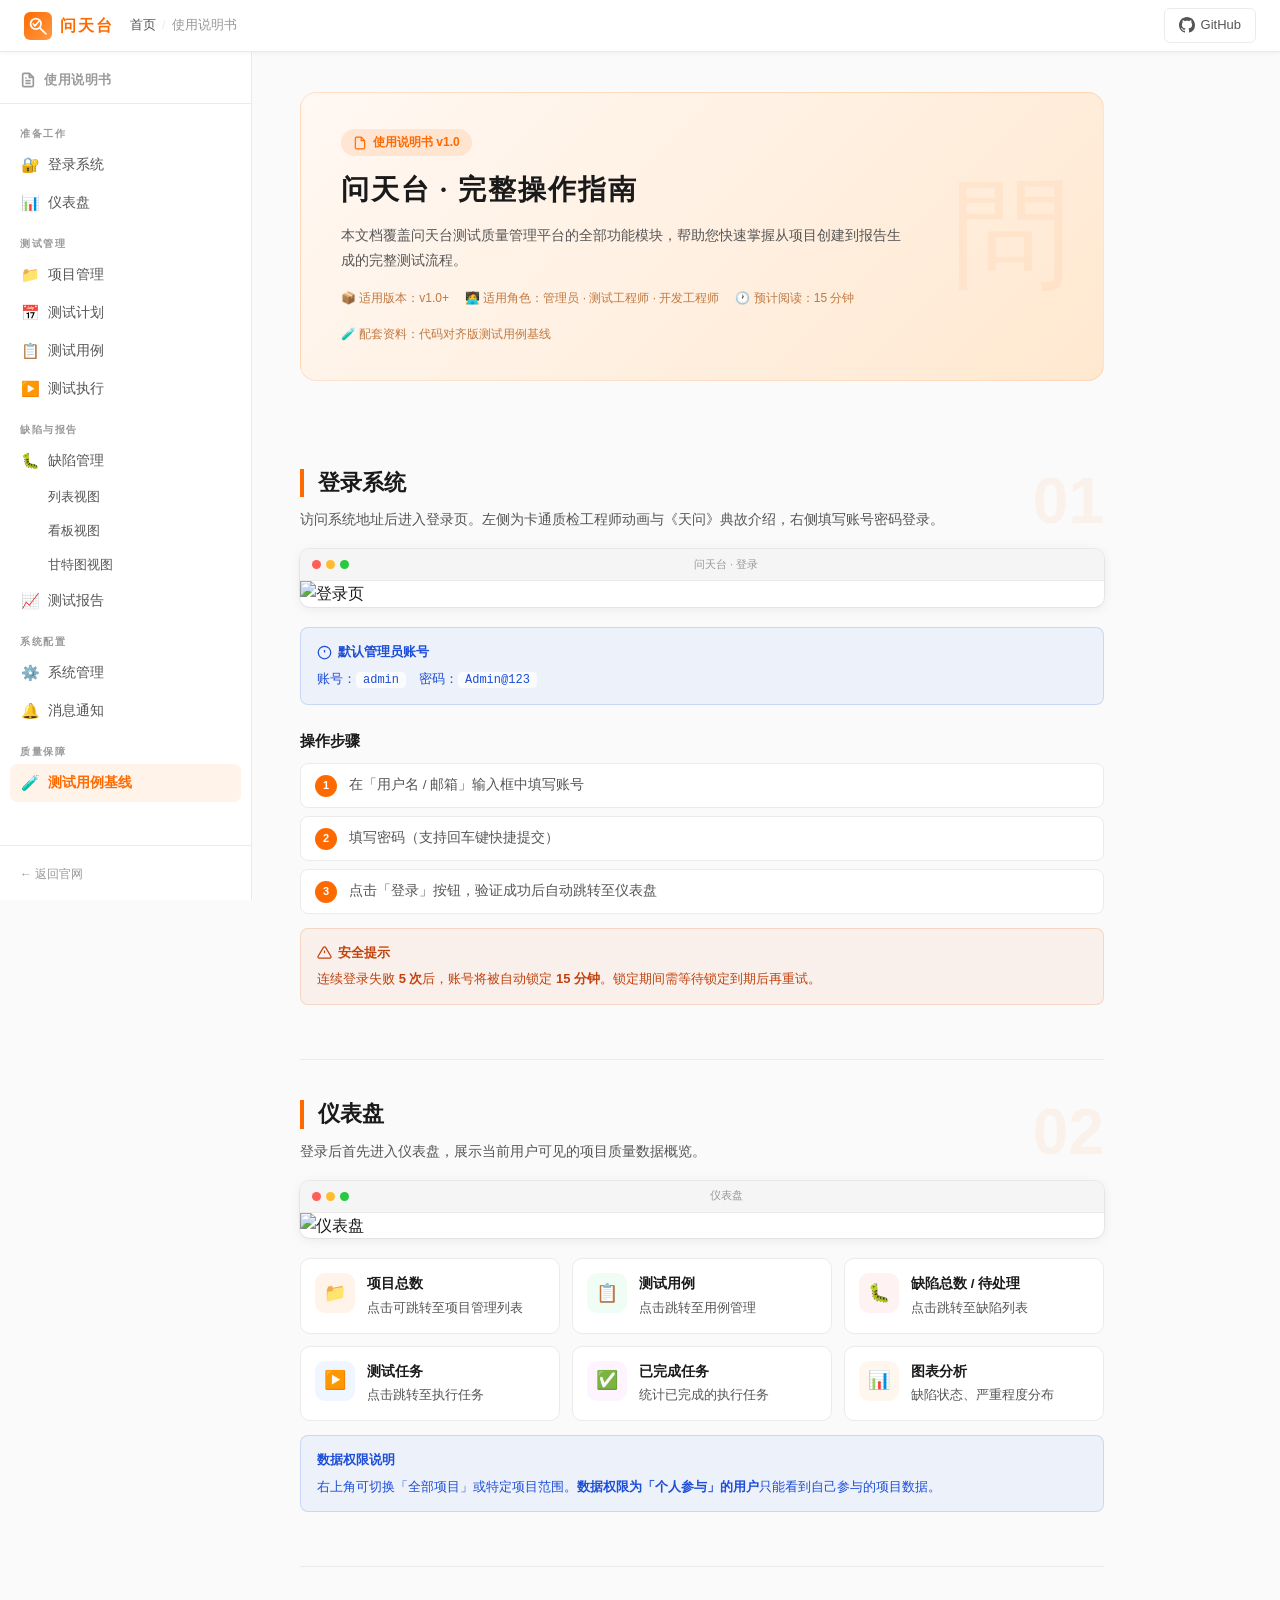
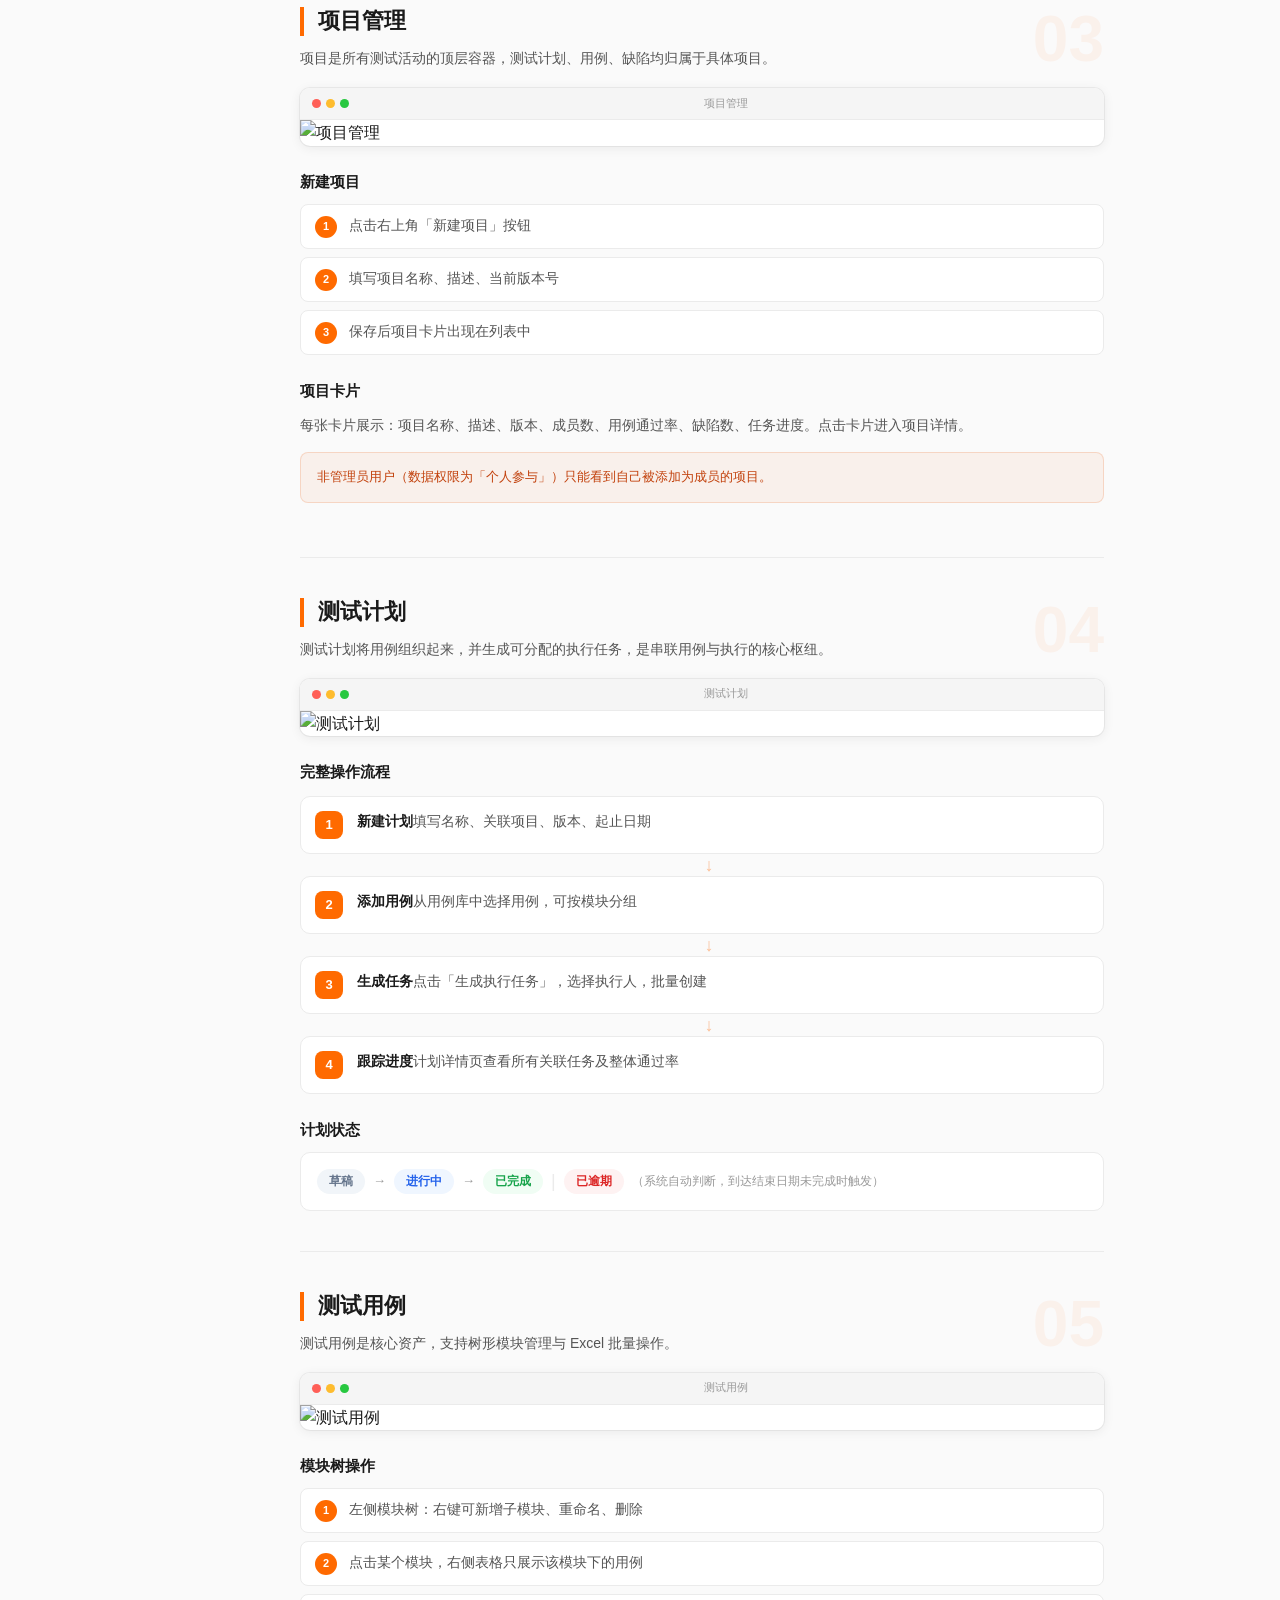
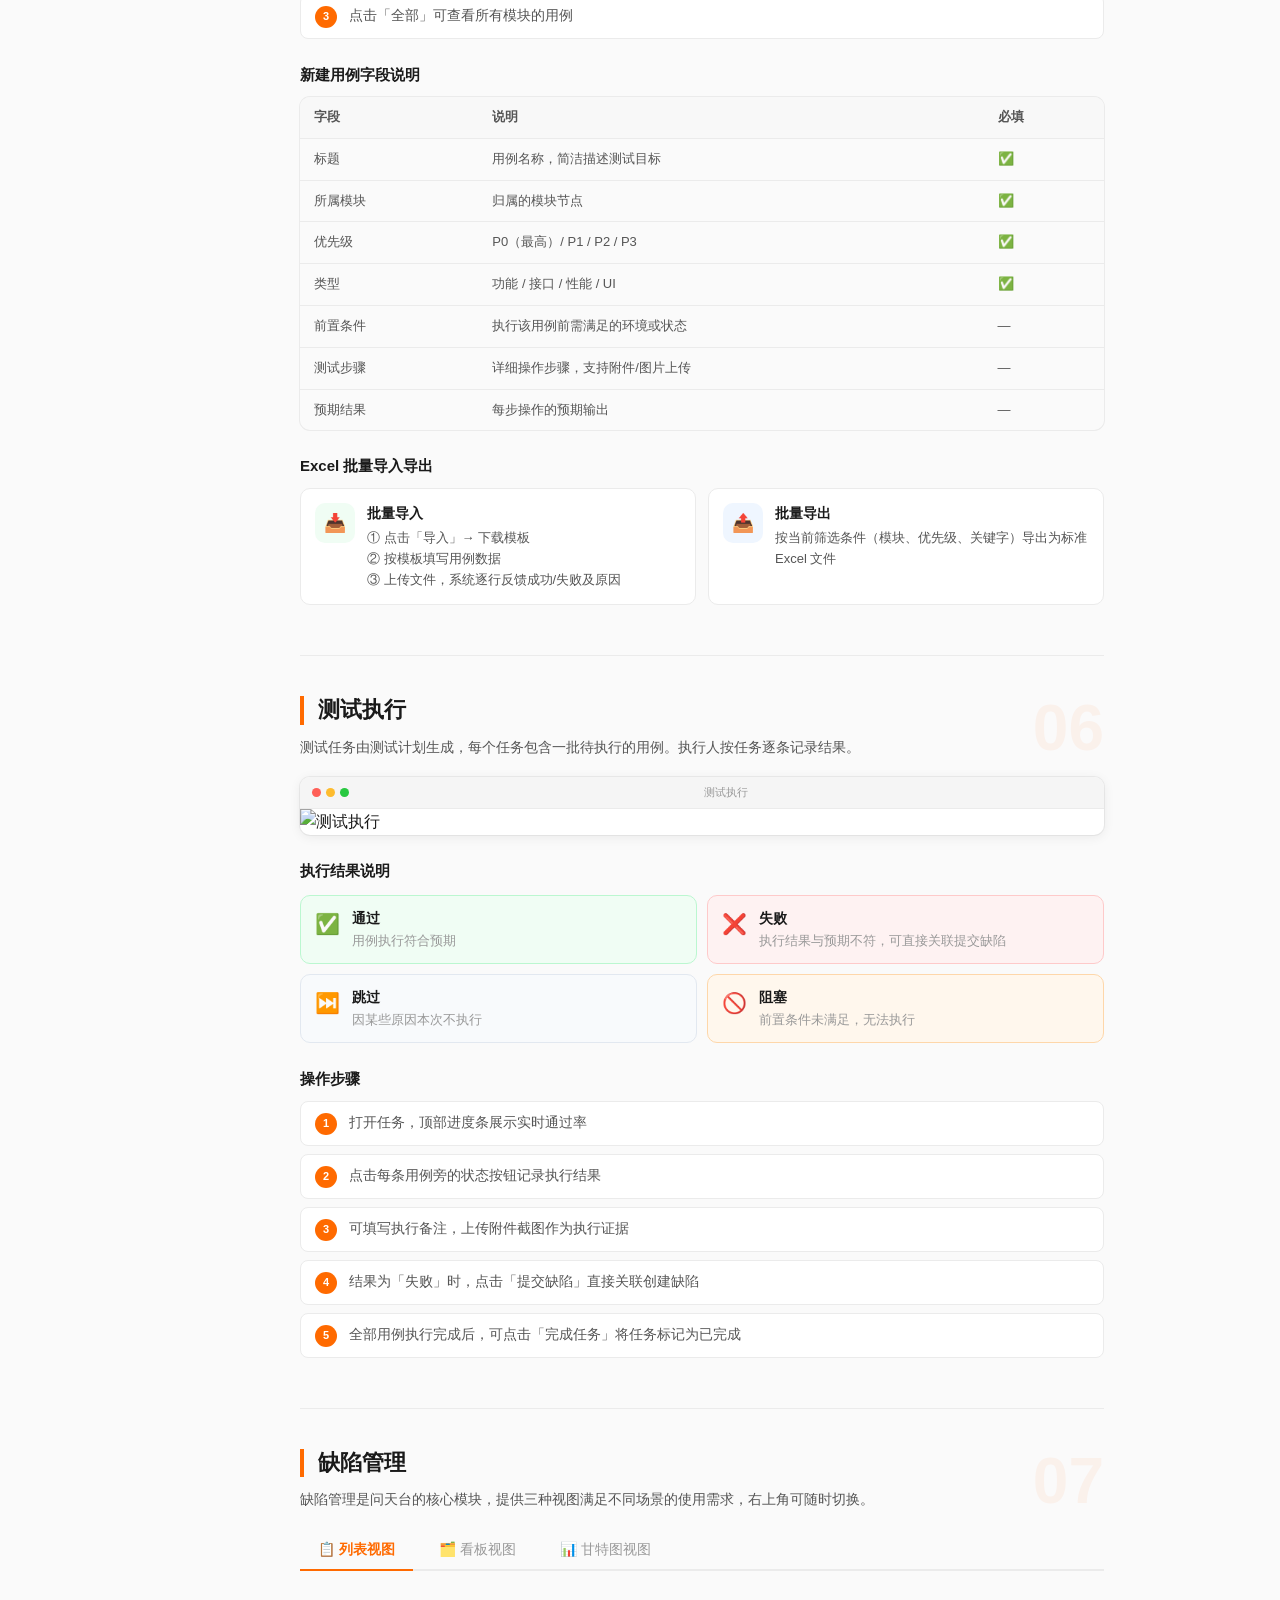
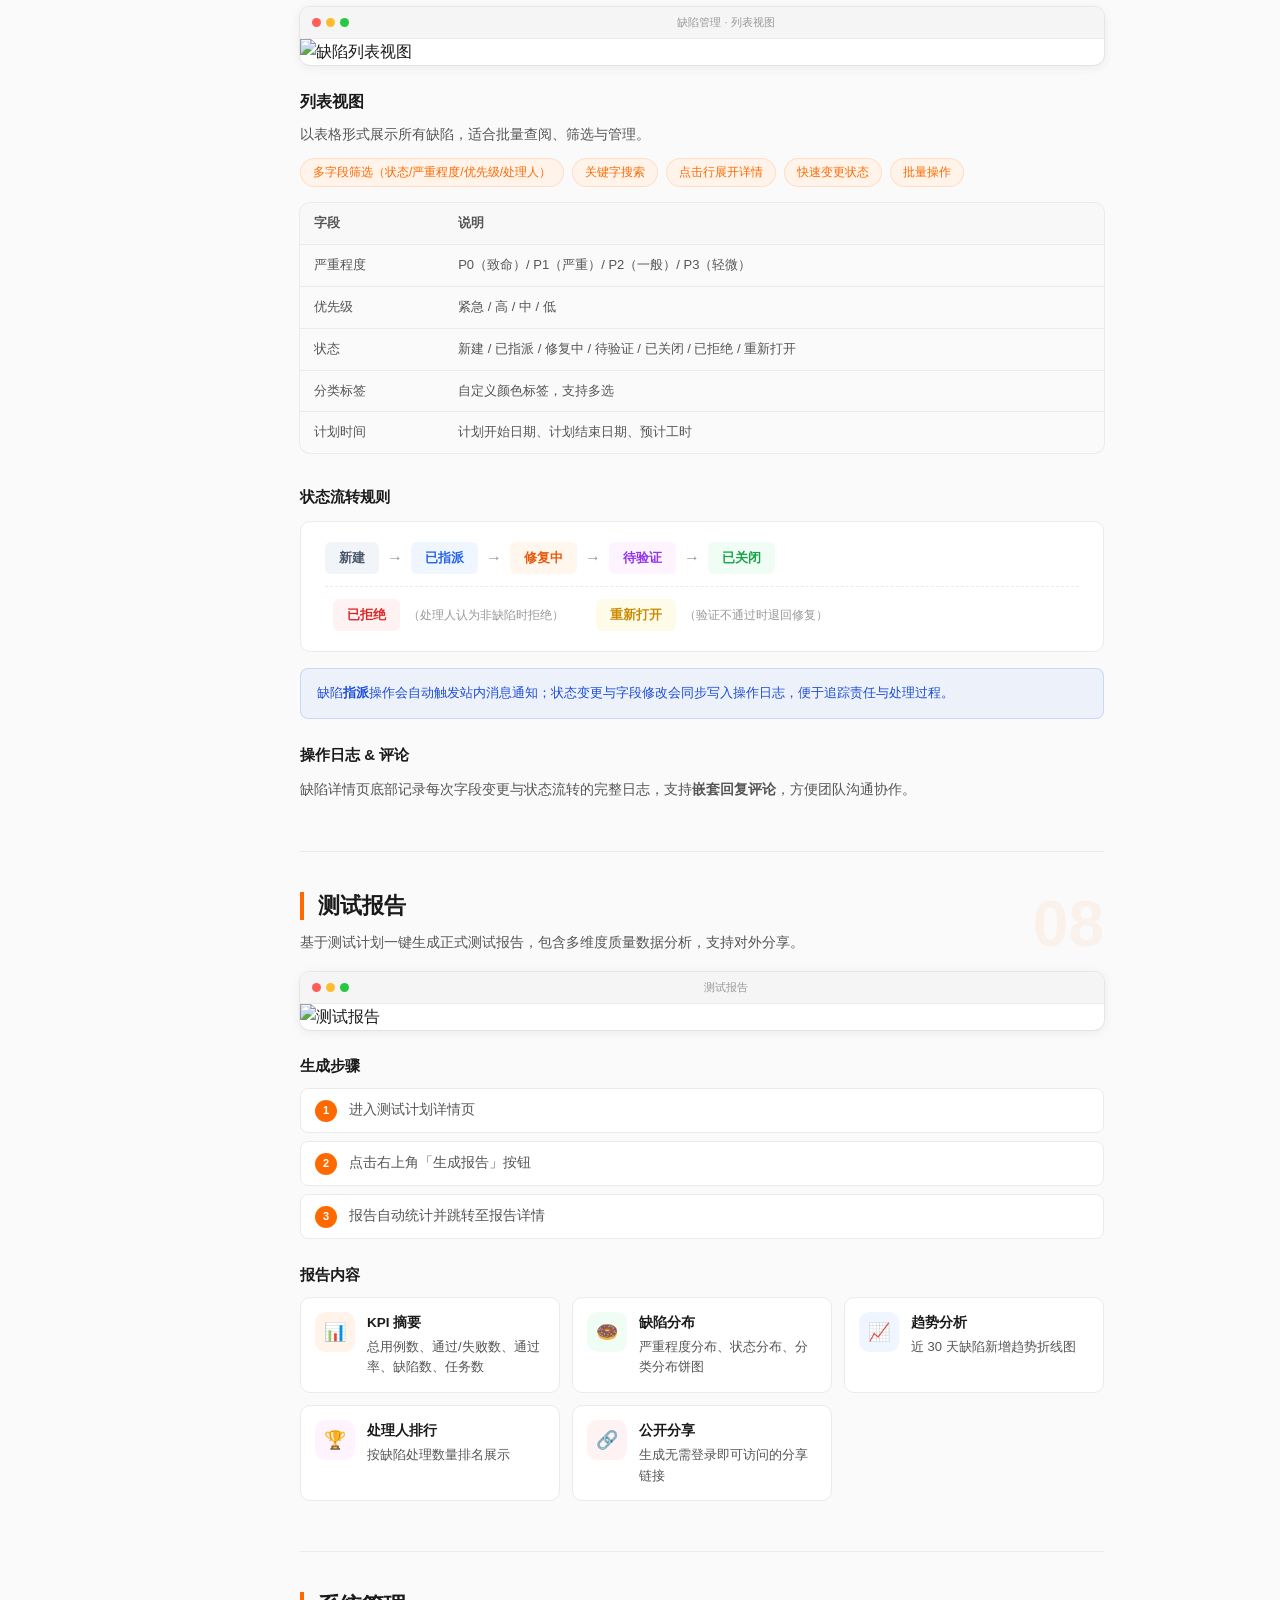
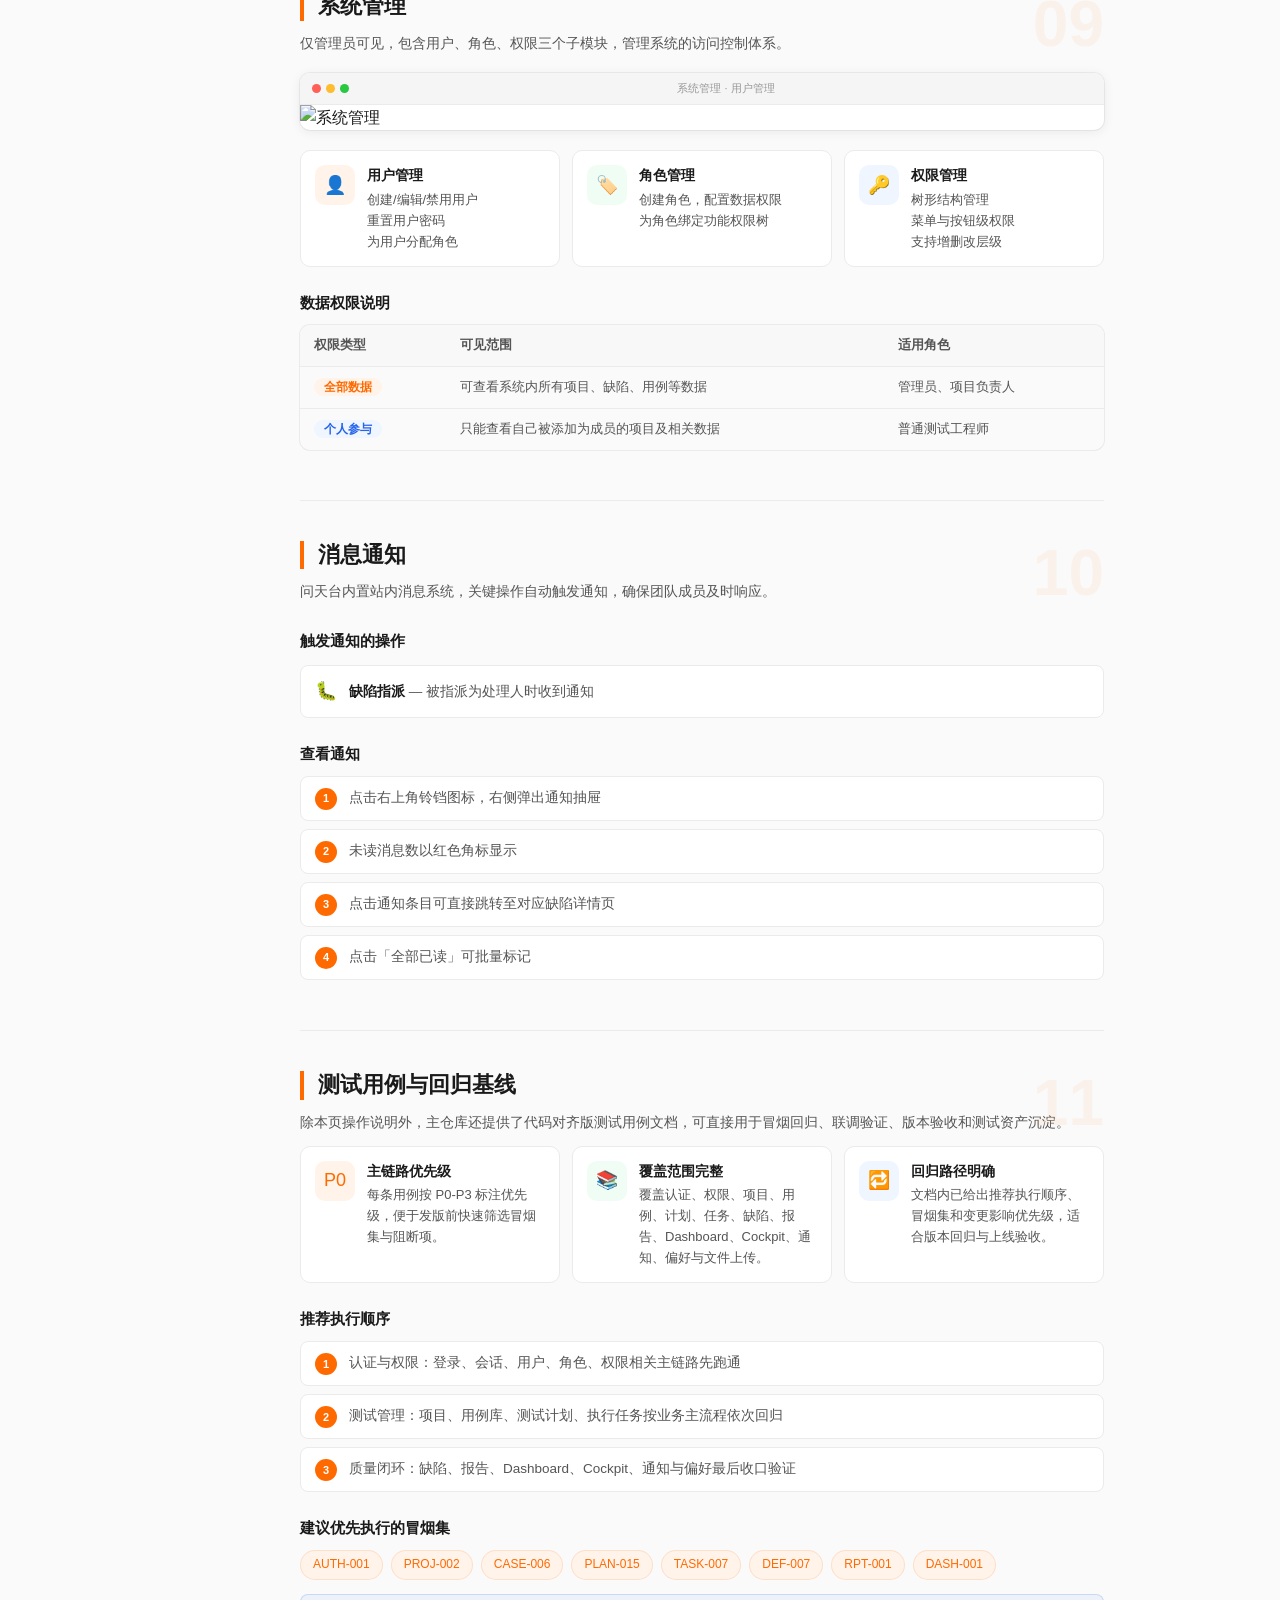
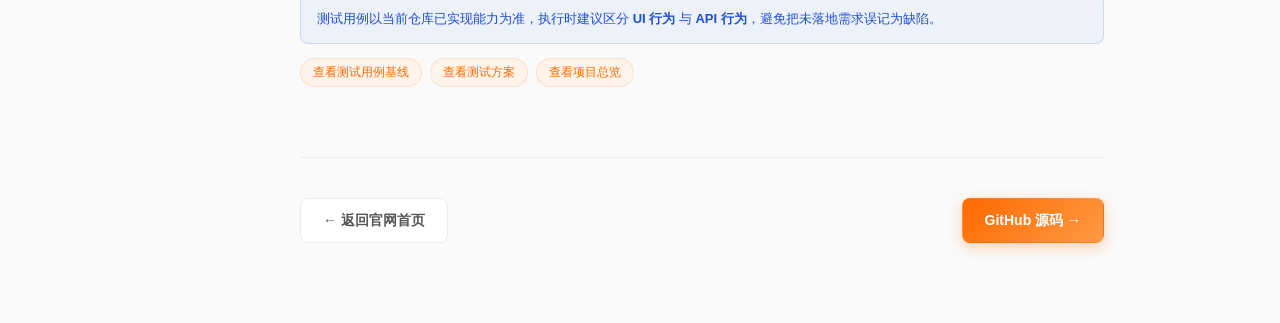
==== commit 3338c308: "docs: update site docs and testing baseline" ====
--- a/manual.html
+++ b/manual.html
@@ -82,6 +82,10 @@
       <li><a href="#s-notify" class="nav-link">
         <span class="nav-icon">🔔</span>消息通知
       </a></li>
+      <li class="nav-group-title">质量保障</li>
+      <li><a href="#s-testing-baseline" class="nav-link">
+        <span class="nav-icon">🧪</span>测试用例基线
+      </a></li>
     </ul>
     <div class="sidebar-footer">
       <a href="index.html" class="back-link">← 返回官网</a>
@@ -103,6 +107,7 @@
         <span>📦 适用版本：v1.0+</span>
         <span>🧑‍💻 适用角色：管理员 · 测试工程师 · 开发工程师</span>
         <span>🕐 预计阅读：15 分钟</span>
+        <span>🧪 配套资料：代码对齐版测试用例基线</span>
       </div>
     </div>
 
@@ -137,7 +142,7 @@
           <svg width="15" height="15" viewBox="0 0 24 24" fill="none" stroke="currentColor" stroke-width="2"><path d="M10.29 3.86L1.82 18a2 2 0 0 0 1.71 3h16.94a2 2 0 0 0 1.71-3L13.71 3.86a2 2 0 0 0-3.42 0z"/><line x1="12" y1="9" x2="12" y2="13"/><line x1="12" y1="17" x2="12.01" y2="17"/></svg>
           安全提示
         </div>
-        连续登录失败 <strong>5 次</strong>后，账号将被自动锁定 <strong>15 分钟</strong>。锁定期间需联系管理员手动解锁或等待时间到期。
+        连续登录失败 <strong>5 次</strong>后，账号将被自动锁定 <strong>15 分钟</strong>。锁定期间需等待锁定到期后再重试。
       </div>
     </section>
 
@@ -283,7 +288,7 @@
           <tr><td>标题</td><td>用例名称，简洁描述测试目标</td><td>✅</td></tr>
           <tr><td>所属模块</td><td>归属的模块节点</td><td>✅</td></tr>
           <tr><td>优先级</td><td>P0（最高）/ P1 / P2 / P3</td><td>✅</td></tr>
-          <tr><td>类型</td><td>功能 / 性能 / 接口 / 安全</td><td>✅</td></tr>
+          <tr><td>类型</td><td>功能 / 接口 / 性能 / UI</td><td>✅</td></tr>
           <tr><td>前置条件</td><td>执行该用例前需满足的环境或状态</td><td>—</td></tr>
           <tr><td>测试步骤</td><td>详细操作步骤，支持附件/图片上传</td><td>—</td></tr>
           <tr><td>预期结果</td><td>每步操作的预期输出</td><td>—</td></tr>
@@ -334,7 +339,7 @@
         <li>点击每条用例旁的状态按钮记录执行结果</li>
         <li>可填写执行备注，上传附件截图作为执行证据</li>
         <li>结果为「失败」时，点击「提交缺陷」直接关联创建缺陷</li>
-        <li>所有用例执行完毕后，任务状态自动变更为「已完成」</li>
+        <li>全部用例执行完成后，可点击「完成任务」将任务标记为已完成</li>
       </ol>
     </section>
 
@@ -473,7 +478,7 @@
       </div>
 
       <div class="info-box box-blue" style="margin-top:16px">
-        状态变更和缺陷指派操作会自动触发<strong>站内消息通知</strong>，相关人员可在右上角铃铛图标处查看未读消息。
+        缺陷<strong>指派</strong>操作会自动触发站内消息通知；状态变更与字段修改会同步写入操作日志，便于追踪责任与处理过程。
       </div>
 
       <h3>操作日志 & 评论</h3>
@@ -577,8 +582,6 @@
       <h3>触发通知的操作</h3>
       <div class="notify-list">
         <div class="notify-item"><span class="n-icon">🐛</span><div><strong>缺陷指派</strong> — 被指派为处理人时收到通知</div></div>
-        <div class="notify-item"><span class="n-icon">🔄</span><div><strong>状态变更</strong> — 缺陷状态发生变化时通知相关人员</div></div>
-        <div class="notify-item"><span class="n-icon">💬</span><div><strong>缺陷评论</strong> — 有人在你参与的缺陷下评论时通知</div></div>
       </div>
 
       <h3>查看通知</h3>
@@ -590,6 +593,66 @@
       </ol>
     </section>
 
+    <!-- ── 11. 测试用例与回归基线 ───────────────────── -->
+    <section class="doc-section" id="s-testing-baseline">
+      <div class="section-label">11</div>
+      <h2>测试用例与回归基线</h2>
+      <p>除本页操作说明外，主仓库还提供了代码对齐版测试用例文档，可直接用于冒烟回归、联调验证、版本验收和测试资产沉淀。</p>
+
+      <div class="card-grid cols-3">
+        <div class="info-card">
+          <div class="ic-icon" style="background:#fff3ea;color:#ff6a00">P0</div>
+          <div class="ic-body">
+            <strong>主链路优先级</strong>
+            <p>每条用例按 P0-P3 标注优先级，便于发版前快速筛选冒烟集与阻断项。</p>
+          </div>
+        </div>
+        <div class="info-card">
+          <div class="ic-icon" style="background:#f0fdf4;color:#16a34a">📚</div>
+          <div class="ic-body">
+            <strong>覆盖范围完整</strong>
+            <p>覆盖认证、权限、项目、用例、计划、任务、缺陷、报告、Dashboard、Cockpit、通知、偏好与文件上传。</p>
+          </div>
+        </div>
+        <div class="info-card">
+          <div class="ic-icon" style="background:#eff6ff;color:#2563eb">🔁</div>
+          <div class="ic-body">
+            <strong>回归路径明确</strong>
+            <p>文档内已给出推荐执行顺序、冒烟集和变更影响优先级，适合版本回归与上线验收。</p>
+          </div>
+        </div>
+      </div>
+
+      <h3>推荐执行顺序</h3>
+      <ol class="step-list">
+        <li>认证与权限：登录、会话、用户、角色、权限相关主链路先跑通</li>
+        <li>测试管理：项目、用例库、测试计划、执行任务按业务主流程依次回归</li>
+        <li>质量闭环：缺陷、报告、Dashboard、Cockpit、通知与偏好最后收口验证</li>
+      </ol>
+
+      <h3>建议优先执行的冒烟集</h3>
+      <div class="feature-tags">
+        <span class="ftag">AUTH-001</span>
+        <span class="ftag">PROJ-002</span>
+        <span class="ftag">CASE-006</span>
+        <span class="ftag">PLAN-015</span>
+        <span class="ftag">TASK-007</span>
+        <span class="ftag">DEF-007</span>
+        <span class="ftag">RPT-001</span>
+        <span class="ftag">DASH-001</span>
+      </div>
+
+      <div class="info-box box-blue">
+        测试用例以当前仓库已实现能力为准，执行时建议区分 <strong>UI 行为</strong> 与 <strong>API 行为</strong>，避免把未落地需求误记为缺陷。
+      </div>
+
+      <div class="feature-tags">
+        <a class="ftag" href="https://github.com/lihuacheng/tqms/blob/main/docs/07_%E6%B5%8B%E8%AF%95%E7%94%A8%E4%BE%8B.md" target="_blank" rel="noopener">查看测试用例基线</a>
+        <a class="ftag" href="https://github.com/lihuacheng/tqms/blob/main/docs/06_%E6%B5%8B%E8%AF%95%E6%96%B9%E6%A1%88.md" target="_blank" rel="noopener">查看测试方案</a>
+        <a class="ftag" href="https://github.com/lihuacheng/tqms/blob/main/README.md" target="_blank" rel="noopener">查看项目总览</a>
+      </div>
+    </section>
+
     <!-- 文档底部导航 -->
     <div class="doc-footer-nav">
       <a href="index.html" class="dfn-btn">← 返回官网首页</a>
